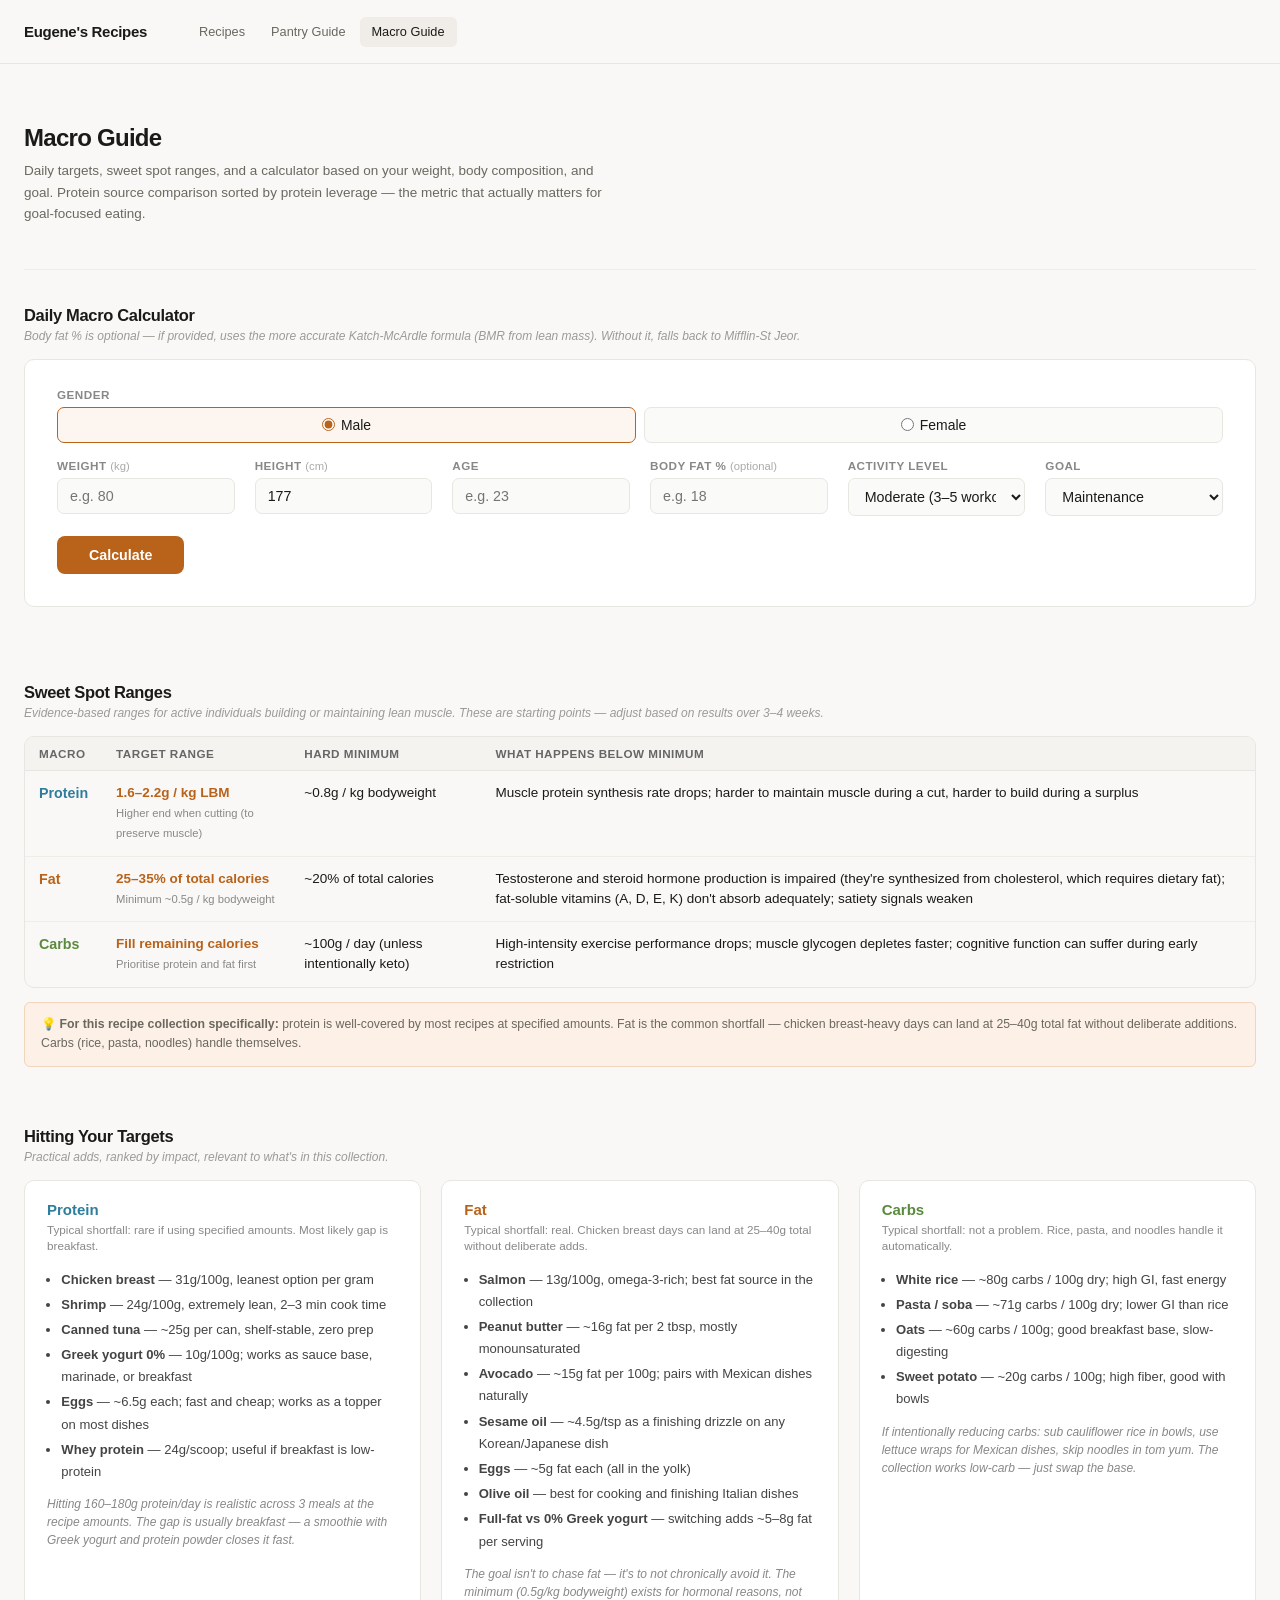
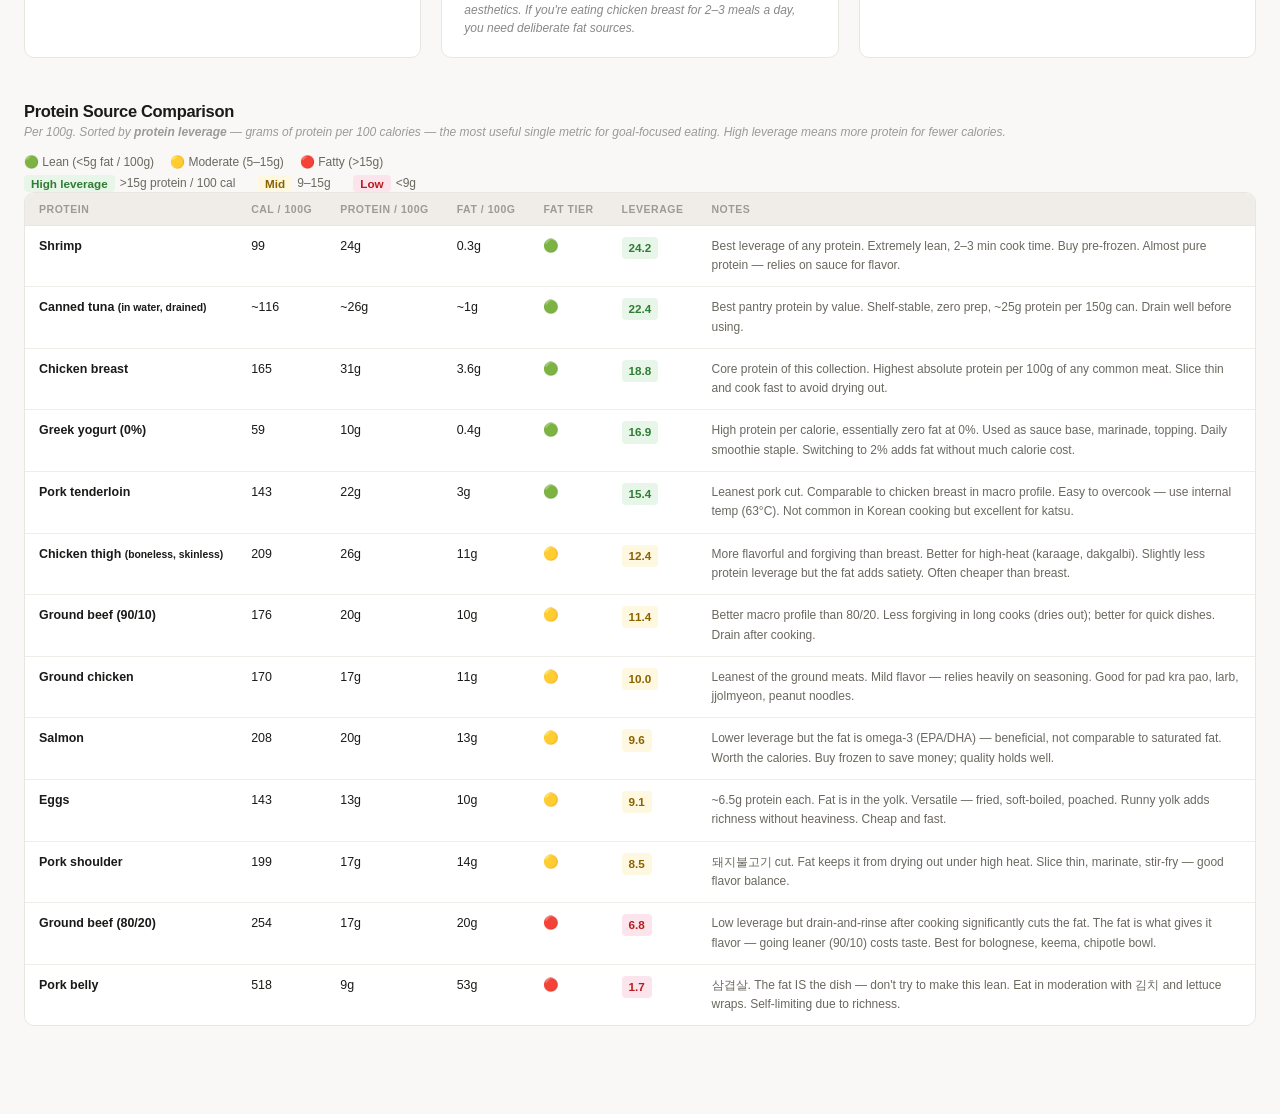
==== macros/index.html @ d86615d0 "Add peanut noodles, macro guide page, fat fixes (sesame oil to gochujang pasta, peanut butter to nut" ====
<!DOCTYPE html>
<html lang="en">
<head>
  <meta charset="UTF-8">
  <meta name="viewport" content="width=device-width, initial-scale=1.0">
  <title>Macro Guide — Eugene's Recipes</title>
  <link rel="stylesheet" href="../style.css">
  <style>
    /* ── Calculator ── */
    .calc-card {
      background: var(--card-bg, #fff);
      border: 1px solid var(--border, #e8e4de);
      border-radius: 10px;
      padding: 28px 32px 32px;
      margin-bottom: 32px;
    }
    .calc-grid {
      display: grid;
      grid-template-columns: repeat(auto-fit, minmax(160px, 1fr));
      gap: 16px 20px;
      margin-bottom: 20px;
    }
    .calc-field {
      display: flex;
      flex-direction: column;
      gap: 6px;
    }
    .calc-label {
      font-size: 0.78rem;
      font-weight: 600;
      text-transform: uppercase;
      letter-spacing: 0.04em;
      color: #888;
    }
    .calc-label .optional {
      font-weight: 400;
      text-transform: none;
      letter-spacing: 0;
      color: #aaa;
      font-size: 0.75rem;
    }
    .calc-input,
    .calc-select {
      padding: 9px 12px;
      border: 1.5px solid var(--border, #ddd);
      border-radius: 7px;
      font-size: 0.95rem;
      font-family: inherit;
      background: #fafaf9;
      color: inherit;
      transition: border-color 0.15s;
    }
    .calc-input:focus,
    .calc-select:focus {
      outline: none;
      border-color: var(--accent, #b8621a);
    }
    .calc-radio-group {
      display: flex;
      gap: 8px;
    }
    .calc-radio-group label {
      flex: 1;
      display: flex;
      align-items: center;
      justify-content: center;
      gap: 6px;
      padding: 9px 10px;
      border: 1.5px solid var(--border, #ddd);
      border-radius: 7px;
      font-size: 0.93rem;
      cursor: pointer;
      background: #fafaf9;
      transition: border-color 0.15s, background 0.15s;
    }
    .calc-radio-group input[type="radio"] {
      accent-color: var(--accent, #b8621a);
    }
    .calc-radio-group label:has(input:checked) {
      border-color: var(--accent, #b8621a);
      background: #fdf6f0;
    }
    .calc-btn {
      padding: 11px 32px;
      background: var(--accent, #b8621a);
      color: #fff;
      border: none;
      border-radius: 8px;
      font-size: 0.95rem;
      font-weight: 600;
      font-family: inherit;
      cursor: pointer;
      transition: opacity 0.15s;
    }
    .calc-btn:hover { opacity: 0.88; }
    .calc-error {
      display: none;
      margin-top: 8px;
      color: #c0392b;
      font-size: 0.87rem;
    }

    /* ── Results ── */
    .calc-results {
      display: none;
      margin-top: 28px;
      border-top: 1px solid var(--border, #e8e4de);
      padding-top: 24px;
    }
    .result-formula-note {
      font-size: 0.82rem;
      color: #888;
      margin-bottom: 16px;
    }
    .result-summary {
      display: grid;
      grid-template-columns: repeat(3, 1fr);
      gap: 12px;
      margin-bottom: 24px;
    }
    .result-summary-item {
      background: #f5f3f0;
      border-radius: 8px;
      padding: 12px 16px;
    }
    .result-summary-label {
      font-size: 0.75rem;
      font-weight: 600;
      text-transform: uppercase;
      letter-spacing: 0.04em;
      color: #888;
      margin-bottom: 4px;
    }
    .result-summary-value {
      font-size: 1.25rem;
      font-weight: 700;
      color: #2a2522;
    }
    .result-summary-value .unit {
      font-size: 0.78rem;
      font-weight: 400;
      color: #888;
      margin-left: 2px;
    }
    .result-summary-item--target .result-summary-value {
      color: var(--accent, #b8621a);
    }
    .macro-cards {
      display: grid;
      grid-template-columns: repeat(3, 1fr);
      gap: 14px;
      margin-bottom: 16px;
    }
    .macro-card {
      border: 2px solid var(--border, #e8e4de);
      border-top: 3px solid var(--accent, #b8621a);
      border-radius: 8px;
      padding: 16px;
      background: #fff;
    }
    .macro-card--protein { border-top-color: #2e7d9c; }
    .macro-card--fat     { border-top-color: #b8621a; }
    .macro-card--carbs   { border-top-color: #5a8a3e; }
    .macro-card-label {
      font-size: 0.72rem;
      font-weight: 700;
      text-transform: uppercase;
      letter-spacing: 0.06em;
      color: #888;
      margin-bottom: 8px;
    }
    .macro-card-value {
      font-size: 2rem;
      font-weight: 800;
      color: #2a2522;
      line-height: 1;
      margin-bottom: 2px;
    }
    .macro-card-value .g { font-size: 1rem; font-weight: 400; color: #888; }
    .macro-card-sub {
      font-size: 0.78rem;
      color: #888;
      line-height: 1.6;
      margin-top: 6px;
    }
    .macro-card-sub strong { color: #555; }
    .result-footnote {
      font-size: 0.80rem;
      color: #999;
      line-height: 1.6;
    }

    /* ── Ranges table ── */
    .ranges-table {
      width: 100%;
      border-collapse: collapse;
      font-size: 0.9rem;
    }
    .ranges-table th {
      text-align: left;
      padding: 10px 14px;
      background: #f5f3f0;
      font-size: 0.78rem;
      font-weight: 700;
      text-transform: uppercase;
      letter-spacing: 0.04em;
      color: #666;
      border-bottom: 1px solid var(--border, #e8e4de);
    }
    .ranges-table td {
      padding: 12px 14px;
      border-bottom: 1px solid #f0ece7;
      vertical-align: top;
      line-height: 1.5;
    }
    .ranges-table tr:last-child td { border-bottom: none; }
    .ranges-table .macro-name {
      font-weight: 700;
      font-size: 0.95rem;
    }
    .ranges-table .range-value {
      font-weight: 600;
      color: var(--accent, #b8621a);
    }

    /* ── Macro tips ── */
    .macro-tip-blocks {
      display: grid;
      grid-template-columns: repeat(auto-fit, minmax(220px, 1fr));
      gap: 20px;
    }
    .macro-tip-block {
      background: var(--card-bg, #fff);
      border: 1px solid var(--border, #e8e4de);
      border-radius: 10px;
      padding: 20px 22px;
    }
    .macro-tip-block h3 {
      font-size: 1rem;
      font-weight: 700;
      margin: 0 0 4px;
    }
    .macro-tip-block .tip-subtitle {
      font-size: 0.78rem;
      color: #888;
      margin-bottom: 14px;
      line-height: 1.4;
    }
    .macro-tip-block ul {
      margin: 0;
      padding-left: 1.1em;
      line-height: 1.7;
      font-size: 0.87rem;
      color: #444;
    }
    .macro-tip-block ul li { margin-bottom: 3px; }
    .macro-tip-block .tip-note {
      margin-top: 12px;
      font-size: 0.80rem;
      color: #888;
      line-height: 1.5;
      font-style: italic;
    }
    .macro-tip-block--protein h3 { color: #2e7d9c; }
    .macro-tip-block--fat     h3 { color: #b8621a; }
    .macro-tip-block--carbs   h3 { color: #5a8a3e; }

    /* ── Protein source table (macros-focused) ── */
    .leverage-badge {
      display: inline-block;
      padding: 2px 7px;
      border-radius: 4px;
      font-size: 0.78rem;
      font-weight: 600;
    }
    .leverage-badge--high   { background: #e8f5e9; color: #2e7d32; }
    .leverage-badge--mid    { background: #fff8e1; color: #8a6200; }
    .leverage-badge--low    { background: #fce4ec; color: #b71c1c; }

    @media (max-width: 680px) {
      .calc-grid { grid-template-columns: 1fr 1fr; }
      .result-summary { grid-template-columns: 1fr; }
      .macro-cards { grid-template-columns: 1fr; }
      .calc-card { padding: 20px 18px 24px; }
    }
    @media (max-width: 420px) {
      .calc-grid { grid-template-columns: 1fr; }
    }
  </style>
</head>
<body>

  <!-- HEADER -->
  <header class="site-header">
    <div class="header-inner">
      <div class="header-title">
        <h1>Eugene's Recipes</h1>
      </div>
      <nav class="site-nav">
        <a href="../" class="nav-link">Recipes</a>
        <a href="../pantry/" class="nav-link">Pantry Guide</a>
        <a href="./" class="nav-link nav-link--active">Macro Guide</a>
      </nav>
    </div>
  </header>

  <!-- MAIN -->
  <main class="main-content">

    <!-- HERO -->
    <div class="pantry-hero">
      <div class="pantry-hero-title">Macro Guide</div>
      <p class="pantry-hero-desc">
        Daily targets, sweet spot ranges, and a calculator based on your weight, body composition, and goal.
        Protein source comparison sorted by protein leverage — the metric that actually matters for goal-focused eating.
      </p>
    </div>

    <div class="pantry-sections">

      <!-- CALCULATOR -->
      <section>
        <div class="pantry-section-title">Daily Macro Calculator</div>
        <p class="pantry-section-note">
          Body fat % is optional — if provided, uses the more accurate Katch-McArdle formula (BMR from lean mass).
          Without it, falls back to Mifflin-St Jeor.
        </p>

        <div class="calc-card">
          <div class="calc-grid">

            <div class="calc-field" style="grid-column: 1 / -1;">
              <div class="calc-label">Gender</div>
              <div class="calc-radio-group">
                <label>
                  <input type="radio" name="gender" value="male" checked> Male
                </label>
                <label>
                  <input type="radio" name="gender" value="female"> Female
                </label>
              </div>
            </div>

            <div class="calc-field">
              <label class="calc-label" for="c-weight">Weight <span class="optional">(kg)</span></label>
              <input class="calc-input" type="number" id="c-weight" min="30" max="300" step="0.5" placeholder="e.g. 80">
            </div>

            <div class="calc-field">
              <label class="calc-label" for="c-height">Height <span class="optional">(cm)</span></label>
              <input class="calc-input" type="number" id="c-height" min="130" max="230" step="1" value="177">
            </div>

            <div class="calc-field">
              <label class="calc-label" for="c-age">Age</label>
              <input class="calc-input" type="number" id="c-age" min="15" max="100" step="1" placeholder="e.g. 23">
            </div>

            <div class="calc-field">
              <label class="calc-label" for="c-bf">Body Fat % <span class="optional">(optional)</span></label>
              <input class="calc-input" type="number" id="c-bf" min="2" max="60" step="0.5" placeholder="e.g. 18">
            </div>

            <div class="calc-field">
              <label class="calc-label" for="c-activity">Activity Level</label>
              <select class="calc-select" id="c-activity">
                <option value="1.2">Sedentary (desk job, minimal exercise)</option>
                <option value="1.375">Light (1–3 workouts/week)</option>
                <option value="1.55" selected>Moderate (3–5 workouts/week)</option>
                <option value="1.725">Very active (6–7 hard sessions/week)</option>
                <option value="1.9">Athlete (2× daily training)</option>
              </select>
            </div>

            <div class="calc-field">
              <label class="calc-label" for="c-goal">Goal</label>
              <select class="calc-select" id="c-goal">
                <option value="-500">Aggressive cut (−500 cal/day)</option>
                <option value="-300">Moderate cut (−300 cal/day)</option>
                <option value="0" selected>Maintenance</option>
                <option value="200">Lean bulk (+200 cal/day)</option>
                <option value="400">Bulk (+400 cal/day)</option>
              </select>
            </div>

          </div>

          <button class="calc-btn" onclick="calculate()">Calculate</button>
          <div class="calc-error" id="calcError">Please fill in weight, height, and age.</div>

          <!-- Results -->
          <div class="calc-results" id="calcResults">

            <div class="result-formula-note" id="formulaNote"></div>

            <div class="result-summary">
              <div class="result-summary-item">
                <div class="result-summary-label">BMR (at rest)</div>
                <div class="result-summary-value" id="rBMR">—<span class="unit">kcal</span></div>
              </div>
              <div class="result-summary-item">
                <div class="result-summary-label">TDEE (maintenance)</div>
                <div class="result-summary-value" id="rTDEE">—<span class="unit">kcal</span></div>
              </div>
              <div class="result-summary-item result-summary-item--target">
                <div class="result-summary-label" id="rGoalLabel">Target</div>
                <div class="result-summary-value" id="rTarget">—<span class="unit">kcal</span></div>
              </div>
            </div>

            <div class="macro-cards">
              <div class="macro-card macro-card--protein">
                <div class="macro-card-label">Protein</div>
                <div class="macro-card-value" id="rProtein">—<span class="g">g</span></div>
                <div class="macro-card-sub" id="rProteinSub"></div>
              </div>
              <div class="macro-card macro-card--fat">
                <div class="macro-card-label">Fat</div>
                <div class="macro-card-value" id="rFat">—<span class="g">g</span></div>
                <div class="macro-card-sub" id="rFatSub"></div>
              </div>
              <div class="macro-card macro-card--carbs">
                <div class="macro-card-label">Carbs</div>
                <div class="macro-card-value" id="rCarbs">—<span class="g">g</span></div>
                <div class="macro-card-sub" id="rCarbsSub"></div>
              </div>
            </div>

            <div class="result-footnote" id="rFootnote"></div>

          </div><!-- end calc-results -->
        </div><!-- end calc-card -->
      </section>

      <!-- SWEET SPOT RANGES -->
      <section>
        <div class="pantry-section-title">Sweet Spot Ranges</div>
        <p class="pantry-section-note">
          Evidence-based ranges for active individuals building or maintaining lean muscle.
          These are starting points — adjust based on results over 3–4 weeks.
        </p>
        <div class="pantry-table-wrap">
          <table class="ranges-table">
            <thead>
              <tr>
                <th>Macro</th>
                <th>Target range</th>
                <th>Hard minimum</th>
                <th>What happens below minimum</th>
              </tr>
            </thead>
            <tbody>
              <tr>
                <td><span class="macro-name" style="color:#2e7d9c">Protein</span></td>
                <td><span class="range-value">1.6–2.2g / kg LBM</span><br>
                    <small style="color:#888">Higher end when cutting (to preserve muscle)</small></td>
                <td>~0.8g / kg bodyweight</td>
                <td>Muscle protein synthesis rate drops; harder to maintain muscle during a cut, harder to build during a surplus</td>
              </tr>
              <tr>
                <td><span class="macro-name" style="color:#b8621a">Fat</span></td>
                <td><span class="range-value">25–35% of total calories</span><br>
                    <small style="color:#888">Minimum ~0.5g / kg bodyweight</small></td>
                <td>~20% of total calories</td>
                <td>Testosterone and steroid hormone production is impaired (they're synthesized from cholesterol, which requires dietary fat); fat-soluble vitamins (A, D, E, K) don't absorb adequately; satiety signals weaken</td>
              </tr>
              <tr>
                <td><span class="macro-name" style="color:#5a8a3e">Carbs</span></td>
                <td><span class="range-value">Fill remaining calories</span><br>
                    <small style="color:#888">Prioritise protein and fat first</small></td>
                <td>~100g / day (unless intentionally keto)</td>
                <td>High-intensity exercise performance drops; muscle glycogen depletes faster; cognitive function can suffer during early restriction</td>
              </tr>
            </tbody>
          </table>
        </div>
        <div class="pantry-callout" style="margin-top:14px">
          💡 <strong>For this recipe collection specifically:</strong> protein is well-covered by most recipes at specified amounts.
          Fat is the common shortfall — chicken breast-heavy days can land at 25–40g total fat without deliberate additions.
          Carbs (rice, pasta, noodles) handle themselves.
        </div>
      </section>

      <!-- HITTING YOUR TARGETS -->
      <section>
        <div class="pantry-section-title">Hitting Your Targets</div>
        <p class="pantry-section-note">Practical adds, ranked by impact, relevant to what's in this collection.</p>
        <div class="macro-tip-blocks">

          <div class="macro-tip-block macro-tip-block--protein">
            <h3>Protein</h3>
            <div class="tip-subtitle">Typical shortfall: rare if using specified amounts. Most likely gap is breakfast.</div>
            <ul>
              <li><strong>Chicken breast</strong> — 31g/100g, leanest option per gram</li>
              <li><strong>Shrimp</strong> — 24g/100g, extremely lean, 2–3 min cook time</li>
              <li><strong>Canned tuna</strong> — ~25g per can, shelf-stable, zero prep</li>
              <li><strong>Greek yogurt 0%</strong> — 10g/100g; works as sauce base, marinade, or breakfast</li>
              <li><strong>Eggs</strong> — ~6.5g each; fast and cheap; works as a topper on most dishes</li>
              <li><strong>Whey protein</strong> — 24g/scoop; useful if breakfast is low-protein</li>
            </ul>
            <div class="tip-note">Hitting 160–180g protein/day is realistic across 3 meals at the recipe amounts. The gap is usually breakfast — a smoothie with Greek yogurt and protein powder closes it fast.</div>
          </div>

          <div class="macro-tip-block macro-tip-block--fat">
            <h3>Fat</h3>
            <div class="tip-subtitle">Typical shortfall: real. Chicken breast days can land at 25–40g total without deliberate adds.</div>
            <ul>
              <li><strong>Salmon</strong> — 13g/100g, omega-3-rich; best fat source in the collection</li>
              <li><strong>Peanut butter</strong> — ~16g fat per 2 tbsp, mostly monounsaturated</li>
              <li><strong>Avocado</strong> — ~15g fat per 100g; pairs with Mexican dishes naturally</li>
              <li><strong>Sesame oil</strong> — ~4.5g/tsp as a finishing drizzle on any Korean/Japanese dish</li>
              <li><strong>Eggs</strong> — ~5g fat each (all in the yolk)</li>
              <li><strong>Olive oil</strong> — best for cooking and finishing Italian dishes</li>
              <li><strong>Full-fat vs 0% Greek yogurt</strong> — switching adds ~5–8g fat per serving</li>
            </ul>
            <div class="tip-note">The goal isn't to chase fat — it's to not chronically avoid it. The minimum (0.5g/kg bodyweight) exists for hormonal reasons, not aesthetics. If you're eating chicken breast for 2–3 meals a day, you need deliberate fat sources.</div>
          </div>

          <div class="macro-tip-block macro-tip-block--carbs">
            <h3>Carbs</h3>
            <div class="tip-subtitle">Typical shortfall: not a problem. Rice, pasta, and noodles handle it automatically.</div>
            <ul>
              <li><strong>White rice</strong> — ~80g carbs / 100g dry; high GI, fast energy</li>
              <li><strong>Pasta / soba</strong> — ~71g carbs / 100g dry; lower GI than rice</li>
              <li><strong>Oats</strong> — ~60g carbs / 100g; good breakfast base, slow-digesting</li>
              <li><strong>Sweet potato</strong> — ~20g carbs / 100g; high fiber, good with bowls</li>
            </ul>
            <div class="tip-note">If intentionally reducing carbs: sub cauliflower rice in bowls, use lettuce wraps for Mexican dishes, skip noodles in tom yum. The collection works low-carb — just swap the base.</div>
          </div>

        </div>
      </section>

      <!-- PROTEIN SOURCE COMPARISON -->
      <section>
        <div class="pantry-section-title">Protein Source Comparison</div>
        <p class="pantry-section-note">
          Per 100g. Sorted by <strong>protein leverage</strong> — grams of protein per 100 calories —
          the most useful single metric for goal-focused eating. High leverage means more protein for fewer calories.
        </p>
        <div class="pantry-legend">
          <span class="pantry-legend-item">🟢 Lean (&lt;5g fat / 100g)</span>
          <span class="pantry-legend-item">🟡 Moderate (5–15g)</span>
          <span class="pantry-legend-item">🔴 Fatty (&gt;15g)</span>
        </div>
        <div class="pantry-legend" style="margin-top:0.4rem">
          <span class="pantry-legend-item">
            <span class="leverage-badge leverage-badge--high">High leverage</span> &gt;15g protein / 100 cal &nbsp;
          </span>
          <span class="pantry-legend-item">
            <span class="leverage-badge leverage-badge--mid">Mid</span> 9–15g &nbsp;
          </span>
          <span class="pantry-legend-item">
            <span class="leverage-badge leverage-badge--low">Low</span> &lt;9g
          </span>
        </div>
        <div class="pantry-table-wrap">
          <table class="pantry-table">
            <thead>
              <tr>
                <th>Protein</th>
                <th>Cal / 100g</th>
                <th>Protein / 100g</th>
                <th>Fat / 100g</th>
                <th>Fat tier</th>
                <th>Leverage</th>
                <th>Notes</th>
              </tr>
            </thead>
            <tbody>
              <tr>
                <td><strong>Shrimp</strong></td>
                <td>99</td>
                <td>24g</td>
                <td>0.3g</td>
                <td>🟢</td>
                <td><span class="leverage-badge leverage-badge--high">24.2</span></td>
                <td><span class="note-text">Best leverage of any protein. Extremely lean, 2–3 min cook time. Buy pre-frozen. Almost pure protein — relies on sauce for flavor.</span></td>
              </tr>
              <tr>
                <td><strong>Canned tuna <small>(in water, drained)</small></strong></td>
                <td>~116</td>
                <td>~26g</td>
                <td>~1g</td>
                <td>🟢</td>
                <td><span class="leverage-badge leverage-badge--high">22.4</span></td>
                <td><span class="note-text">Best pantry protein by value. Shelf-stable, zero prep, ~25g protein per 150g can. Drain well before using.</span></td>
              </tr>
              <tr>
                <td><strong>Chicken breast</strong></td>
                <td>165</td>
                <td>31g</td>
                <td>3.6g</td>
                <td>🟢</td>
                <td><span class="leverage-badge leverage-badge--high">18.8</span></td>
                <td><span class="note-text">Core protein of this collection. Highest absolute protein per 100g of any common meat. Slice thin and cook fast to avoid drying out.</span></td>
              </tr>
              <tr>
                <td><strong>Greek yogurt (0%)</strong></td>
                <td>59</td>
                <td>10g</td>
                <td>0.4g</td>
                <td>🟢</td>
                <td><span class="leverage-badge leverage-badge--high">16.9</span></td>
                <td><span class="note-text">High protein per calorie, essentially zero fat at 0%. Used as sauce base, marinade, topping. Daily smoothie staple. Switching to 2% adds fat without much calorie cost.</span></td>
              </tr>
              <tr>
                <td><strong>Pork tenderloin</strong></td>
                <td>143</td>
                <td>22g</td>
                <td>3g</td>
                <td>🟢</td>
                <td><span class="leverage-badge leverage-badge--high">15.4</span></td>
                <td><span class="note-text">Leanest pork cut. Comparable to chicken breast in macro profile. Easy to overcook — use internal temp (63°C). Not common in Korean cooking but excellent for katsu.</span></td>
              </tr>
              <tr>
                <td><strong>Chicken thigh <small>(boneless, skinless)</small></strong></td>
                <td>209</td>
                <td>26g</td>
                <td>11g</td>
                <td>🟡</td>
                <td><span class="leverage-badge leverage-badge--mid">12.4</span></td>
                <td><span class="note-text">More flavorful and forgiving than breast. Better for high-heat (karaage, dakgalbi). Slightly less protein leverage but the fat adds satiety. Often cheaper than breast.</span></td>
              </tr>
              <tr>
                <td><strong>Ground beef (90/10)</strong></td>
                <td>176</td>
                <td>20g</td>
                <td>10g</td>
                <td>🟡</td>
                <td><span class="leverage-badge leverage-badge--mid">11.4</span></td>
                <td><span class="note-text">Better macro profile than 80/20. Less forgiving in long cooks (dries out); better for quick dishes. Drain after cooking.</span></td>
              </tr>
              <tr>
                <td><strong>Ground chicken</strong></td>
                <td>170</td>
                <td>17g</td>
                <td>11g</td>
                <td>🟡</td>
                <td><span class="leverage-badge leverage-badge--mid">10.0</span></td>
                <td><span class="note-text">Leanest of the ground meats. Mild flavor — relies heavily on seasoning. Good for pad kra pao, larb, jjolmyeon, peanut noodles.</span></td>
              </tr>
              <tr>
                <td><strong>Salmon</strong></td>
                <td>208</td>
                <td>20g</td>
                <td>13g</td>
                <td>🟡</td>
                <td><span class="leverage-badge leverage-badge--mid">9.6</span></td>
                <td><span class="note-text">Lower leverage but the fat is omega-3 (EPA/DHA) — beneficial, not comparable to saturated fat. Worth the calories. Buy frozen to save money; quality holds well.</span></td>
              </tr>
              <tr>
                <td><strong>Eggs</strong></td>
                <td>143</td>
                <td>13g</td>
                <td>10g</td>
                <td>🟡</td>
                <td><span class="leverage-badge leverage-badge--mid">9.1</span></td>
                <td><span class="note-text">~6.5g protein each. Fat is in the yolk. Versatile — fried, soft-boiled, poached. Runny yolk adds richness without heaviness. Cheap and fast.</span></td>
              </tr>
              <tr>
                <td><strong>Pork shoulder</strong></td>
                <td>199</td>
                <td>17g</td>
                <td>14g</td>
                <td>🟡</td>
                <td><span class="leverage-badge leverage-badge--mid">8.5</span></td>
                <td><span class="note-text">돼지불고기 cut. Fat keeps it from drying out under high heat. Slice thin, marinate, stir-fry — good flavor balance.</span></td>
              </tr>
              <tr>
                <td><strong>Ground beef (80/20)</strong></td>
                <td>254</td>
                <td>17g</td>
                <td>20g</td>
                <td>🔴</td>
                <td><span class="leverage-badge leverage-badge--low">6.8</span></td>
                <td><span class="note-text">Low leverage but drain-and-rinse after cooking significantly cuts the fat. The fat is what gives it flavor — going leaner (90/10) costs taste. Best for bolognese, keema, chipotle bowl.</span></td>
              </tr>
              <tr>
                <td><strong>Pork belly</strong></td>
                <td>518</td>
                <td>9g</td>
                <td>53g</td>
                <td>🔴</td>
                <td><span class="leverage-badge leverage-badge--low">1.7</span></td>
                <td><span class="note-text">삼겹살. The fat IS the dish — don't try to make this lean. Eat in moderation with 김치 and lettuce wraps. Self-limiting due to richness.</span></td>
              </tr>
            </tbody>
          </table>
        </div>
      </section>

    </div><!-- end pantry-sections -->
  </main>

  <script>
    function calculate() {
      const errorEl = document.getElementById('calcError');
      const resultsEl = document.getElementById('calcResults');
      errorEl.style.display = 'none';

      const gender   = document.querySelector('input[name="gender"]:checked').value;
      const weight   = parseFloat(document.getElementById('c-weight').value);
      const height   = parseFloat(document.getElementById('c-height').value);
      const age      = parseFloat(document.getElementById('c-age').value);
      const bfRaw    = document.getElementById('c-bf').value;
      const bf       = bfRaw !== '' ? parseFloat(bfRaw) : NaN;
      const activity = parseFloat(document.getElementById('c-activity').value);
      const goalAdj  = parseInt(document.getElementById('c-goal').value);

      if (!weight || !height || !age || isNaN(weight) || isNaN(height) || isNaN(age)) {
        errorEl.style.display = 'block';
        resultsEl.style.display = 'none';
        return;
      }

      let bmr, lbm = null, formulaUsed;

      if (!isNaN(bf) && bf > 0 && bf < 70) {
        // Katch-McArdle — more accurate when BF% is known
        lbm = weight * (1 - bf / 100);
        bmr = 370 + (21.6 * lbm);
        formulaUsed = `Katch-McArdle (body fat provided) — LBM: <strong>${lbm.toFixed(1)} kg</strong>`;
      } else {
        // Mifflin-St Jeor
        if (gender === 'male') {
          bmr = (10 * weight) + (6.25 * height) - (5 * age) + 5;
        } else {
          bmr = (10 * weight) + (6.25 * height) - (5 * age) - 161;
        }
        formulaUsed = 'Mifflin-St Jeor (add body fat % for more accuracy)';
      }

      const tdee = Math.round(bmr * activity);
      const targetCal = tdee + goalAdj;
      const bmrRounded = Math.round(bmr);

      // Protein target — based on LBM if available, else bodyweight
      // Higher multiplier when cutting to preserve muscle
      const refWeight = lbm || weight;
      let proteinMult;
      if (goalAdj <= -300)      proteinMult = 2.2;
      else if (goalAdj < 0)     proteinMult = 2.0;
      else if (goalAdj === 0)   proteinMult = 1.8;
      else                      proteinMult = 1.7;

      const protein    = Math.round(proteinMult * refWeight);
      const proteinCal = protein * 4;

      // Fat target — 27.5% of target calories; minimum 0.5g/kg bodyweight
      const fatFromPct = Math.round((targetCal * 0.275) / 9);
      const fatMin     = Math.round(weight * 0.5);
      const fat        = Math.max(fatFromPct, fatMin);
      const fatCal     = fat * 9;

      // Carbs — remainder
      const carbCal = targetCal - proteinCal - fatCal;
      const carbs   = Math.max(0, Math.round(carbCal / 4));

      // Goal label
      const goalLabels = {
        '-500': 'Aggressive cut (−500 cal)',
        '-300': 'Moderate cut (−300 cal)',
        '0':    'Maintenance',
        '200':  'Lean bulk (+200 cal)',
        '400':  'Bulk (+400 cal)'
      };
      const goalLabel = goalLabels[String(goalAdj)] || 'Target';

      // Per-meal (assume 3 meals)
      const pProtein = Math.round(protein / 3);
      const pFat     = Math.round(fat     / 3);
      const pCarbs   = Math.round(carbs   / 3);

      // Percentages
      const pctProtein = Math.round((proteinCal / targetCal) * 100);
      const pctFat     = Math.round((fatCal     / targetCal) * 100);
      const pctCarbs   = Math.round((carbCal    / targetCal) * 100);

      // Write results
      document.getElementById('formulaNote').innerHTML = 'Formula: ' + formulaUsed;

      document.getElementById('rBMR').innerHTML   = bmrRounded.toLocaleString() + '<span class="unit"> kcal</span>';
      document.getElementById('rTDEE').innerHTML  = tdee.toLocaleString()       + '<span class="unit"> kcal</span>';
      document.getElementById('rTarget').innerHTML = targetCal.toLocaleString() + '<span class="unit"> kcal</span>';
      document.getElementById('rGoalLabel').textContent = goalLabel;

      document.getElementById('rProtein').innerHTML = protein + '<span class="g">g</span>';
      document.getElementById('rProteinSub').innerHTML =
        `<strong>${pctProtein}%</strong> of calories<br>~${pProtein}g per meal<br>` +
        (lbm ? `${proteinMult}g × ${lbm.toFixed(1)}kg LBM` : `${proteinMult}g × ${weight}kg bodyweight`);

      document.getElementById('rFat').innerHTML = fat + '<span class="g">g</span>';
      document.getElementById('rFatSub').innerHTML =
        `<strong>${pctFat}%</strong> of calories<br>~${pFat}g per meal<br>` +
        (fatFromPct < fatMin ? `<em style="color:#b8621a">Floored to 0.5g/kg minimum</em>` : '27.5% of target calories');

      document.getElementById('rCarbs').innerHTML = carbs + '<span class="g">g</span>';
      document.getElementById('rCarbsSub').innerHTML =
        `<strong>${pctCarbs}%</strong> of calories<br>~${pCarbs}g per meal`;

      let footnote = '';
      if (carbs < 100) {
        footnote += '⚠️ Carbs are below 100g/day — performance may drop on high-intensity training. Consider increasing target calories or reducing the deficit. ';
      }
      if (pctFat < 20) {
        footnote += '⚠️ Fat is below 20% of calories — approaching the threshold where hormonal effects may appear. ';
      }
      footnote += '<br>These are starting-point estimates. Adjust based on how you feel and look over 3–4 weeks — bodyweight trends and energy levels are better signals than exact numbers.';
      document.getElementById('rFootnote').innerHTML = footnote;

      resultsEl.style.display = 'block';
    }
  </script>

</body>
</html>
---- style.css ----
/* ============================================================
   RESET & VARIABLES
   ============================================================ */

*, *::before, *::after {
  box-sizing: border-box;
  margin: 0;
  padding: 0;
}

:root {
  --bg: #f9f8f6;
  --surface: #ffffff;
  --border: #e8e6e1;
  --border-light: #f0ede8;
  --text: #1a1a18;
  --text-secondary: #6b6860;
  --text-muted: #9c9a96;
  --accent: #b8621a;
  --accent-light: #fdf0e6;
  --accent-hover: #a0551500;
  --pill-active-bg: #1a1a18;
  --pill-active-text: #ffffff;
  --tag-bg: #f0ede8;
  --shadow-sm: 0 1px 3px rgba(0,0,0,0.06), 0 1px 2px rgba(0,0,0,0.04);
  --shadow-md: 0 4px 12px rgba(0,0,0,0.08), 0 2px 4px rgba(0,0,0,0.04);
  --shadow-lg: 0 12px 32px rgba(0,0,0,0.12), 0 4px 8px rgba(0,0,0,0.06);
  --radius: 10px;
  --radius-sm: 6px;
  --drawer-width: 580px;
  --header-height: 64px;
  --filter-height: 52px;
  --font: -apple-system, BlinkMacSystemFont, "Segoe UI", Roboto, Helvetica, Arial, sans-serif;
}

html {
  font-family: var(--font);
  font-size: 15px;
  color: var(--text);
  background: var(--bg);
  -webkit-font-smoothing: antialiased;
}

body {
  min-height: 100vh;
}

/* ============================================================
   HEADER
   ============================================================ */

.site-header {
  position: sticky;
  top: 0;
  z-index: 100;
  background: rgba(249, 248, 246, 0.92);
  backdrop-filter: blur(12px);
  -webkit-backdrop-filter: blur(12px);
  border-bottom: 1px solid var(--border);
  height: var(--header-height);
}

.header-inner {
  max-width: 1400px;
  margin: 0 auto;
  padding: 0 24px;
  height: 100%;
  display: flex;
  align-items: center;
  gap: 20px;
}

.header-title {
  flex-shrink: 0;
}

.header-title h1 {
  font-size: 1rem;
  font-weight: 600;
  letter-spacing: -0.02em;
  color: var(--text);
}

/* NAV */

.site-nav {
  display: flex;
  align-items: center;
  gap: 2px;
  margin-left: 20px;
}

.nav-link {
  height: 30px;
  padding: 0 12px;
  border-radius: 6px;
  font-size: 0.85rem;
  font-weight: 500;
  color: var(--text-secondary);
  text-decoration: none;
  display: flex;
  align-items: center;
  transition: color 0.15s, background 0.15s;
}

.nav-link:hover {
  color: var(--text);
  background: var(--border-light);
}

.nav-link--active {
  color: var(--text);
  background: var(--tag-bg);
}

.recipe-count {
  font-size: 0.8rem;
  color: var(--text-muted);
  font-weight: 400;
  margin-left: 4px;
}

.search-wrap {
  position: relative;
  flex: 1;
  max-width: 420px;
  margin-left: auto;
}

.search-icon {
  position: absolute;
  left: 11px;
  top: 50%;
  transform: translateY(-50%);
  width: 16px;
  height: 16px;
  color: var(--text-muted);
  pointer-events: none;
}

.search-input {
  width: 100%;
  height: 36px;
  padding: 0 32px 0 34px;
  border: 1px solid var(--border);
  border-radius: 8px;
  background: var(--surface);
  font-family: var(--font);
  font-size: 0.875rem;
  color: var(--text);
  outline: none;
  transition: border-color 0.15s, box-shadow 0.15s;
}

.search-input::placeholder { color: var(--text-muted); }

.search-input:focus {
  border-color: #aaa;
  box-shadow: 0 0 0 3px rgba(0,0,0,0.06);
}

.search-clear {
  position: absolute;
  right: 8px;
  top: 50%;
  transform: translateY(-50%);
  width: 18px;
  height: 18px;
  border: none;
  background: none;
  color: var(--text-muted);
  font-size: 1.1rem;
  line-height: 1;
  cursor: pointer;
  display: none;
  align-items: center;
  justify-content: center;
  border-radius: 50%;
  transition: color 0.15s;
}

.search-clear:hover { color: var(--text); }
.search-clear.visible { display: flex; }

/* ============================================================
   FILTERS BAR
   ============================================================ */

.filters-bar {
  position: sticky;
  top: var(--header-height);
  z-index: 90;
  background: rgba(249, 248, 246, 0.95);
  backdrop-filter: blur(8px);
  -webkit-backdrop-filter: blur(8px);
  border-bottom: 1px solid var(--border-light);
}

.filters-inner {
  max-width: 1400px;
  margin: 0 auto;
  padding: 10px 24px 12px;
  display: flex;
  flex-direction: column;
  gap: 8px;
}

.filter-group {
  display: flex;
  align-items: center;
  gap: 10px;
}

.filter-label {
  font-size: 0.75rem;
  font-weight: 500;
  color: var(--text-muted);
  text-transform: uppercase;
  letter-spacing: 0.05em;
  flex-shrink: 0;
  min-width: 74px;
}

.filter-pills {
  display: flex;
  gap: 5px;
  flex-wrap: wrap;
}

.pill {
  height: 28px;
  padding: 0 11px;
  border: 1px solid var(--border);
  border-radius: 100px;
  background: var(--surface);
  font-family: var(--font);
  font-size: 0.8rem;
  color: var(--text-secondary);
  cursor: pointer;
  transition: all 0.15s;
  white-space: nowrap;
  line-height: 1;
}

.pill:hover {
  border-color: #aaa;
  color: var(--text);
}

.pill.active {
  background: var(--pill-active-bg);
  border-color: var(--pill-active-bg);
  color: var(--pill-active-text);
}

.clear-filters {
  align-self: flex-end;
  height: 28px;
  padding: 0 11px;
  border: none;
  background: none;
  font-family: var(--font);
  font-size: 0.8rem;
  color: var(--text-muted);
  cursor: pointer;
  border-radius: 6px;
  transition: color 0.15s, background 0.15s;
  display: none;
}

.clear-filters:hover {
  color: var(--text);
  background: var(--border-light);
}

.clear-filters.visible { display: block; }

/* ============================================================
   MAIN LAYOUT
   ============================================================ */

.main-content {
  max-width: 1400px;
  margin: 0 auto;
  padding: 28px 24px;
  position: relative;
}

/* ============================================================
   RECIPE GRID
   ============================================================ */

.recipe-grid {
  display: grid;
  grid-template-columns: repeat(auto-fill, minmax(260px, 1fr));
  gap: 16px;
}

/* ============================================================
   RECIPE CARD
   ============================================================ */

.recipe-card {
  background: var(--surface);
  border: 1px solid var(--border);
  border-radius: var(--radius);
  padding: 18px 20px;
  cursor: pointer;
  transition: transform 0.15s, box-shadow 0.15s, border-color 0.15s;
  position: relative;
  overflow: hidden;
}

.recipe-card:hover {
  transform: translateY(-2px);
  box-shadow: var(--shadow-md);
  border-color: #d0cdc8;
}

.recipe-card:active {
  transform: translateY(0);
}

.card-cuisine {
  font-size: 0.7rem;
  font-weight: 600;
  text-transform: uppercase;
  letter-spacing: 0.06em;
  color: var(--accent);
  margin-bottom: 6px;
}

.card-name {
  font-size: 0.975rem;
  font-weight: 600;
  line-height: 1.35;
  color: var(--text);
  margin-bottom: 10px;
  letter-spacing: -0.01em;
}

.card-meta {
  display: flex;
  align-items: center;
  gap: 10px;
  font-size: 0.78rem;
  color: var(--text-secondary);
}

.card-meta-item {
  display: flex;
  align-items: center;
  gap: 4px;
}

.card-divider {
  width: 3px;
  height: 3px;
  border-radius: 50%;
  background: var(--border);
  flex-shrink: 0;
}

.card-tags {
  margin-top: 12px;
  display: flex;
  flex-wrap: wrap;
  gap: 5px;
}

.card-tag {
  height: 20px;
  padding: 0 7px;
  background: var(--tag-bg);
  border-radius: 100px;
  font-size: 0.7rem;
  color: var(--text-secondary);
  display: flex;
  align-items: center;
}

.card-protein {
  margin-top: 10px;
  font-size: 0.76rem;
  color: var(--text-muted);
}

.card-protein strong {
  color: var(--text-secondary);
  font-weight: 500;
}

.card-attempted {
  position: absolute;
  top: 14px;
  right: 14px;
  width: 7px;
  height: 7px;
  border-radius: 50%;
  background: var(--accent);
  opacity: 0.7;
  title: "Attempted";
}

/* ============================================================
   EMPTY STATE
   ============================================================ */

.empty-state {
  text-align: center;
  padding: 80px 24px;
  color: var(--text-secondary);
}

.empty-state p {
  margin-bottom: 16px;
  font-size: 0.95rem;
}

.empty-state button {
  padding: 8px 18px;
  border: 1px solid var(--border);
  border-radius: 8px;
  background: var(--surface);
  font-family: var(--font);
  font-size: 0.85rem;
  cursor: pointer;
  color: var(--text);
  transition: background 0.15s;
}

.empty-state button:hover { background: var(--bg); }

/* ============================================================
   DETAIL DRAWER
   ============================================================ */

.overlay {
  position: fixed;
  inset: 0;
  background: rgba(0,0,0,0.3);
  z-index: 200;
  opacity: 0;
  pointer-events: none;
  transition: opacity 0.25s;
}

.overlay.visible {
  opacity: 1;
  pointer-events: all;
}

.detail-drawer {
  position: fixed;
  top: 0;
  right: 0;
  bottom: 0;
  width: var(--drawer-width);
  max-width: 100vw;
  background: var(--surface);
  z-index: 300;
  transform: translateX(100%);
  transition: transform 0.28s cubic-bezier(0.32, 0, 0.24, 1);
  display: flex;
  flex-direction: column;
  box-shadow: var(--shadow-lg);
}

.detail-drawer.open {
  transform: translateX(0);
}

.detail-header {
  padding: 16px 24px;
  border-bottom: 1px solid var(--border-light);
  flex-shrink: 0;
}

.back-btn {
  display: flex;
  align-items: center;
  gap: 6px;
  border: none;
  background: none;
  font-family: var(--font);
  font-size: 0.85rem;
  color: var(--text-secondary);
  cursor: pointer;
  padding: 4px 0;
  transition: color 0.15s;
}

.back-btn:hover { color: var(--text); }

.back-btn svg {
  width: 16px;
  height: 16px;
}

.detail-content {
  flex: 1;
  overflow-y: auto;
  padding: 28px 32px 48px;
  scroll-behavior: smooth;
}

/* DETAIL RECIPE LAYOUT */

.detail-cuisine {
  font-size: 0.7rem;
  font-weight: 600;
  text-transform: uppercase;
  letter-spacing: 0.06em;
  color: var(--accent);
  margin-bottom: 8px;
}

.detail-title {
  font-size: 1.5rem;
  font-weight: 700;
  letter-spacing: -0.03em;
  line-height: 1.2;
  margin-bottom: 12px;
}

.detail-meta {
  display: flex;
  flex-wrap: wrap;
  gap: 12px;
  margin-bottom: 16px;
  font-size: 0.82rem;
  color: var(--text-secondary);
}

.detail-meta-item {
  display: flex;
  align-items: center;
  gap: 5px;
}

.detail-methods {
  display: flex;
  flex-wrap: wrap;
  gap: 5px;
  margin-bottom: 18px;
}

.method-tag {
  height: 22px;
  padding: 0 9px;
  background: var(--tag-bg);
  border-radius: 100px;
  font-size: 0.73rem;
  color: var(--text-secondary);
  display: flex;
  align-items: center;
  text-transform: capitalize;
}

.detail-description {
  font-size: 0.9rem;
  line-height: 1.65;
  color: var(--text-secondary);
  padding-bottom: 24px;
  border-bottom: 1px solid var(--border-light);
  margin-bottom: 28px;
}

.detail-section {
  margin-bottom: 32px;
}

.detail-section-title {
  font-size: 0.7rem;
  font-weight: 600;
  text-transform: uppercase;
  letter-spacing: 0.07em;
  color: var(--text-muted);
  margin-bottom: 16px;
}

/* INGREDIENT GROUPS */

.ingredient-group {
  margin-bottom: 20px;
}

.group-header {
  display: flex;
  align-items: baseline;
  gap: 8px;
  margin-bottom: 10px;
}

.group-emoji {
  font-size: 1rem;
}

.group-label {
  font-size: 0.85rem;
  font-weight: 600;
  color: var(--text);
}

.group-action {
  font-size: 0.78rem;
  color: var(--text-muted);
  font-style: italic;
}

.ingredient-list {
  list-style: none;
  display: flex;
  flex-direction: column;
  gap: 6px;
}

.ingredient-item {
  font-size: 0.85rem;
  line-height: 1.5;
  padding-left: 12px;
  border-left: 2px solid var(--border-light);
  color: var(--text);
}

.ingredient-amount {
  font-weight: 500;
  margin-right: 4px;
}

.ingredient-note {
  color: var(--text-muted);
  font-size: 0.8rem;
}

.ingredient-alternatives {
  list-style: none;
  margin-top: 4px;
  display: flex;
  flex-direction: column;
  gap: 4px;
  padding-left: 12px;
}

.alt-item {
  font-size: 0.8rem;
  color: var(--text-secondary);
  line-height: 1.4;
}

.alt-prefix {
  font-weight: 500;
  color: var(--accent);
  font-style: italic;
}

/* INSTRUCTIONS */

.instructions-list {
  list-style: none;
  counter-reset: step;
  display: flex;
  flex-direction: column;
  gap: 14px;
}

.instruction-step {
  display: flex;
  gap: 14px;
  font-size: 0.875rem;
  line-height: 1.6;
  counter-increment: step;
}

.instruction-step::before {
  content: counter(step);
  flex-shrink: 0;
  width: 22px;
  height: 22px;
  border-radius: 50%;
  background: var(--tag-bg);
  color: var(--text-secondary);
  font-size: 0.72rem;
  font-weight: 600;
  display: flex;
  align-items: center;
  justify-content: center;
  margin-top: 2px;
}

.instruction-section {
  margin-bottom: 18px;
}

.instruction-section-title {
  font-size: 0.82rem;
  font-weight: 600;
  color: var(--text);
  margin-bottom: 10px;
  padding: 5px 10px;
  background: var(--tag-bg);
  border-radius: var(--radius-sm);
  display: inline-block;
}

.instruction-section .instructions-list {
  padding-left: 4px;
}

/* PROTEIN */

.protein-box {
  background: var(--accent-light);
  border: 1px solid #f0d5bb;
  border-radius: var(--radius-sm);
  padding: 14px 16px;
  font-size: 0.85rem;
  line-height: 1.5;
  color: var(--text);
}

.protein-grams {
  font-size: 1.2rem;
  font-weight: 700;
  color: var(--accent);
  margin-right: 4px;
}

/* TIPS */

.tips-list {
  list-style: none;
  display: flex;
  flex-direction: column;
  gap: 12px;
}

.tip-item {
  font-size: 0.85rem;
  line-height: 1.6;
  padding-left: 14px;
  border-left: 2px solid var(--border);
  color: var(--text-secondary);
}

.tip-keyword {
  font-weight: 600;
  color: var(--text);
}

/* SERVINGS STEPPER */

.servings-stepper {
  display: flex;
  align-items: center;
  gap: 5px;
}

.servings-btn {
  width: 20px;
  height: 20px;
  border: 1px solid var(--border);
  border-radius: 50%;
  background: var(--surface);
  color: var(--text);
  font-size: 0.85rem;
  line-height: 1;
  cursor: pointer;
  display: flex;
  align-items: center;
  justify-content: center;
  transition: background 0.12s, border-color 0.12s;
  font-family: var(--font);
  padding: 0;
  flex-shrink: 0;
}

.servings-btn:hover:not(:disabled) {
  background: var(--border-light);
  border-color: #aaa;
}

.servings-btn:disabled {
  opacity: 0.3;
  cursor: not-allowed;
}

#servingsCount {
  font-weight: 600;
  color: var(--text);
  min-width: 14px;
  text-align: center;
}

/* MACROS */

.macros-section {
  margin-bottom: 28px;
}

.macros-per-serving {
  font-size: 0.72rem;
  font-weight: 400;
  color: var(--text-muted);
  margin-left: 6px;
  text-transform: none;
  letter-spacing: 0;
}

.macros-grid {
  display: flex;
  border: 1px solid var(--border);
  border-radius: var(--radius-sm);
  overflow: hidden;
  background: var(--surface);
}

.macro-item {
  flex: 1;
  display: flex;
  flex-direction: column;
  align-items: center;
  padding: 13px 6px 11px;
  border-right: 1px solid var(--border);
}

.macro-item:last-child {
  border-right: none;
}

.macro-value {
  font-size: 1.05rem;
  font-weight: 700;
  color: var(--text);
  line-height: 1;
  margin-bottom: 5px;
}

.macro-label {
  font-size: 0.65rem;
  font-weight: 500;
  color: var(--text-muted);
  text-transform: uppercase;
  letter-spacing: 0.06em;
}

.protein-breakdown {
  margin-top: 8px;
  font-size: 0.72rem;
  color: var(--text-muted);
  line-height: 1.4;
}

/* FIRST ATTEMPT NOTES */

.attempt-notes {
  background: var(--bg);
  border: 1px solid var(--border);
  border-radius: var(--radius-sm);
  padding: 16px 18px;
}

.attempt-date {
  font-size: 0.75rem;
  color: var(--text-muted);
  margin-bottom: 10px;
  font-weight: 500;
}

.attempt-list {
  list-style: none;
  display: flex;
  flex-direction: column;
  gap: 8px;
}

.attempt-item {
  font-size: 0.83rem;
  line-height: 1.55;
  color: var(--text-secondary);
  padding-left: 12px;
  border-left: 2px solid var(--border);
}

/* ============================================================
   PANTRY PAGE
   ============================================================ */

.pantry-hero {
  padding: 32px 0 28px;
  border-bottom: 1px solid var(--border-light);
  margin-bottom: 36px;
}

.pantry-hero-title {
  font-size: 1.6rem;
  font-weight: 700;
  letter-spacing: -0.03em;
  margin-bottom: 8px;
}

.pantry-hero-desc {
  font-size: 0.9rem;
  color: var(--text-secondary);
  line-height: 1.6;
  max-width: 600px;
  margin-bottom: 16px;
}

.pantry-legend {
  display: flex;
  align-items: center;
  gap: 16px;
  flex-wrap: wrap;
}

.pantry-legend-item {
  font-size: 0.8rem;
  color: var(--text-secondary);
  display: flex;
  align-items: center;
  gap: 5px;
}

.pantry-sections {
  display: flex;
  flex-direction: column;
  gap: 44px;
  padding-bottom: 60px;
}

.pantry-section-title {
  font-size: 1.1rem;
  font-weight: 700;
  letter-spacing: -0.02em;
  color: var(--text);
  margin-bottom: 4px;
}

.pantry-section-note {
  font-size: 0.8rem;
  color: var(--text-muted);
  margin-bottom: 16px;
  font-style: italic;
}

.pantry-subsection {
  margin-bottom: 28px;
}

.pantry-subsection-title {
  font-size: 0.72rem;
  font-weight: 600;
  text-transform: uppercase;
  letter-spacing: 0.06em;
  color: var(--accent);
  margin-bottom: 12px;
  margin-top: 24px;
}

.pantry-table-wrap {
  overflow-x: auto;
  border-radius: var(--radius);
  border: 1px solid var(--border);
}

.pantry-table {
  width: 100%;
  border-collapse: collapse;
  font-size: 0.83rem;
  background: var(--surface);
}

.pantry-table thead th {
  background: var(--tag-bg);
  color: var(--text-muted);
  font-size: 0.7rem;
  font-weight: 600;
  text-transform: uppercase;
  letter-spacing: 0.05em;
  padding: 10px 14px;
  text-align: left;
  border-bottom: 1px solid var(--border);
  white-space: nowrap;
}

.pantry-table tbody tr {
  border-bottom: 1px solid var(--border-light);
  transition: background 0.1s;
}

.pantry-table tbody tr:last-child {
  border-bottom: none;
}

.pantry-table tbody tr:hover {
  background: var(--bg);
}

.pantry-table td {
  padding: 11px 14px;
  vertical-align: top;
  line-height: 1.55;
  color: var(--text);
}

.pantry-table td:first-child {
  font-weight: 500;
  white-space: nowrap;
  color: var(--text);
  min-width: 160px;
}

.pantry-table td .note-text {
  color: var(--text-secondary);
  font-size: 0.8rem;
}

.pantry-table td em {
  color: var(--text-muted);
  font-style: italic;
}

.pantry-table .shelf-long { color: #2d7a3a; font-size: 0.78rem; }
.pantry-table .shelf-med  { color: #a07c00; font-size: 0.78rem; }
.pantry-table .shelf-short { color: #c0392b; font-size: 0.78rem; }

.pantry-callout {
  background: var(--accent-light);
  border: 1px solid #f0d5bb;
  border-radius: var(--radius-sm);
  padding: 12px 16px;
  font-size: 0.82rem;
  line-height: 1.6;
  color: var(--text-secondary);
  margin-bottom: 16px;
}

/* ============================================================
   RESPONSIVE
   ============================================================ */

@media (max-width: 768px) {
  .header-inner {
    padding: 0 16px;
    gap: 12px;
  }

  .header-title h1 { font-size: 1rem; }

  .search-wrap {
    max-width: 100%;
  }

  .recipe-count { display: none; }

  .filters-inner {
    padding: 10px 16px;
  }

  .main-content {
    padding: 20px 16px;
  }

  .recipe-grid {
    grid-template-columns: repeat(auto-fill, minmax(200px, 1fr));
    gap: 12px;
  }

  .detail-drawer {
    width: 100%;
  }

  .detail-content {
    padding: 20px 20px 40px;
  }
}
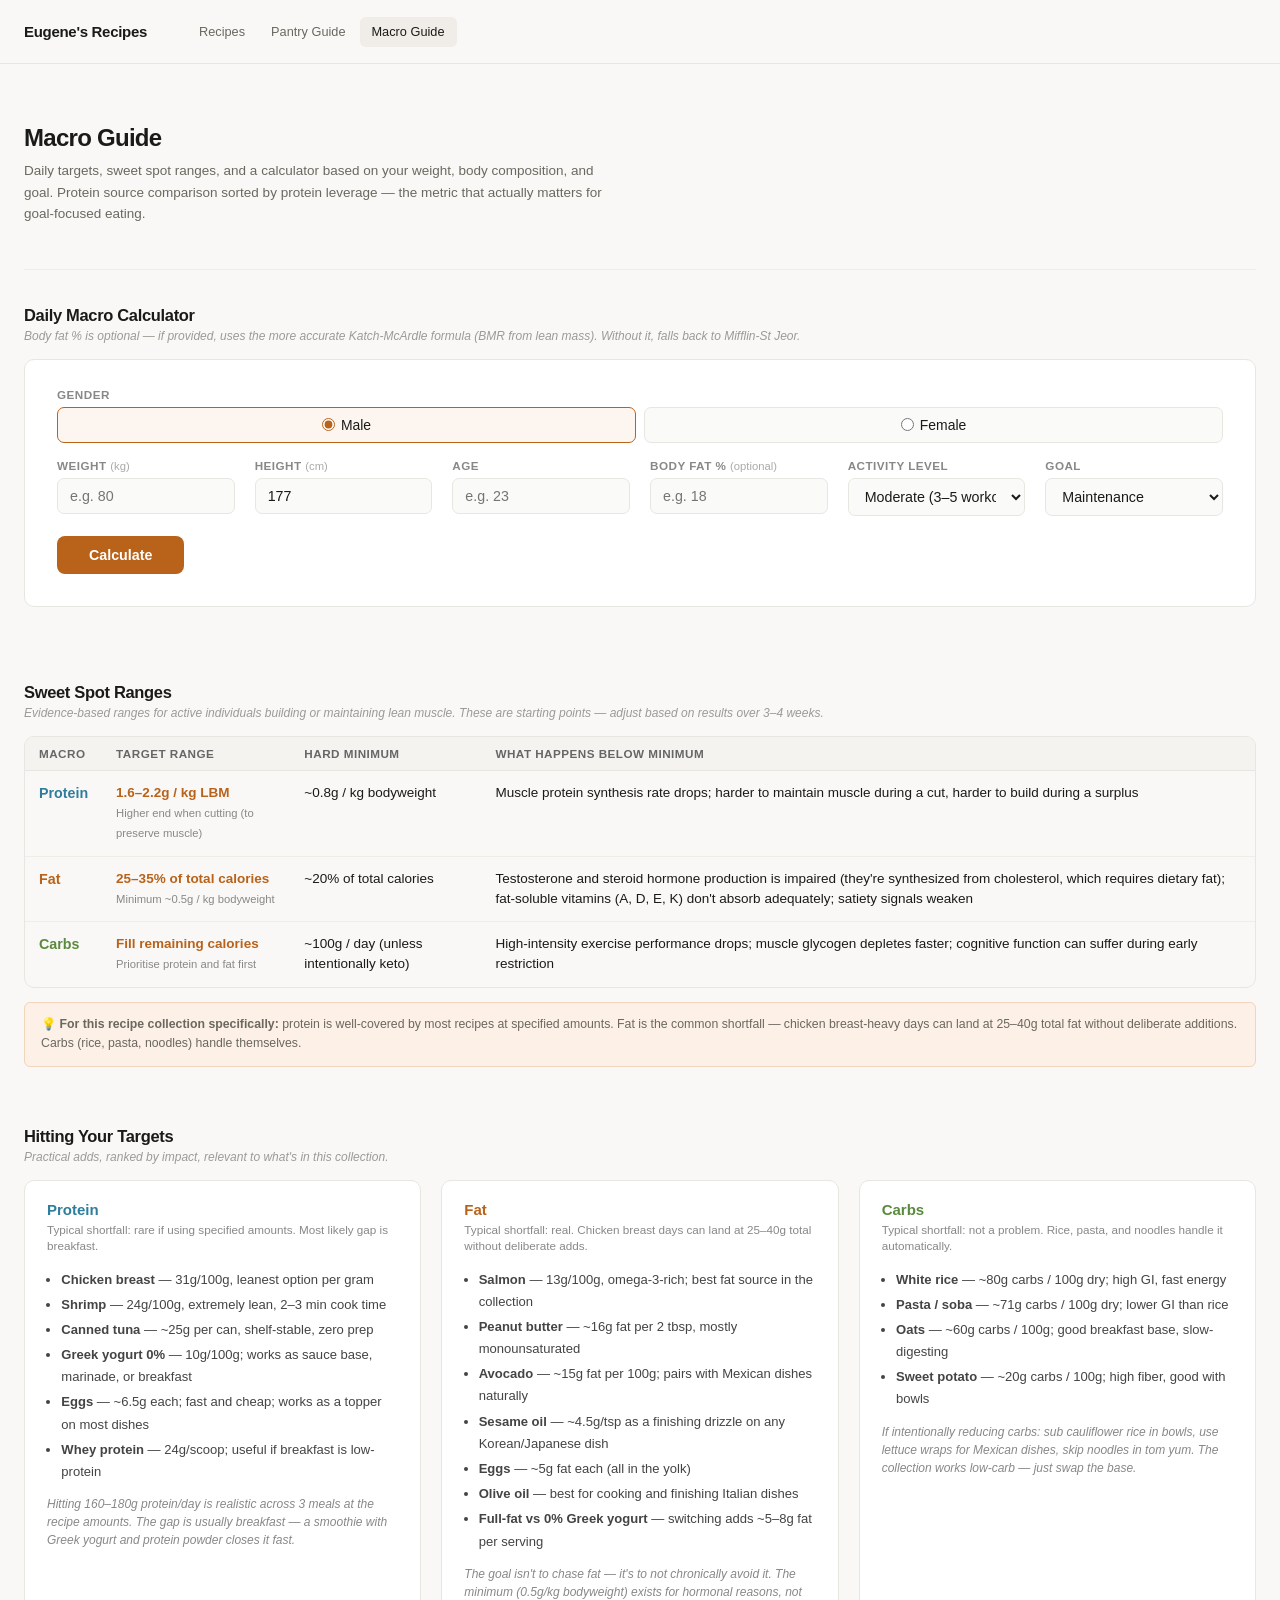
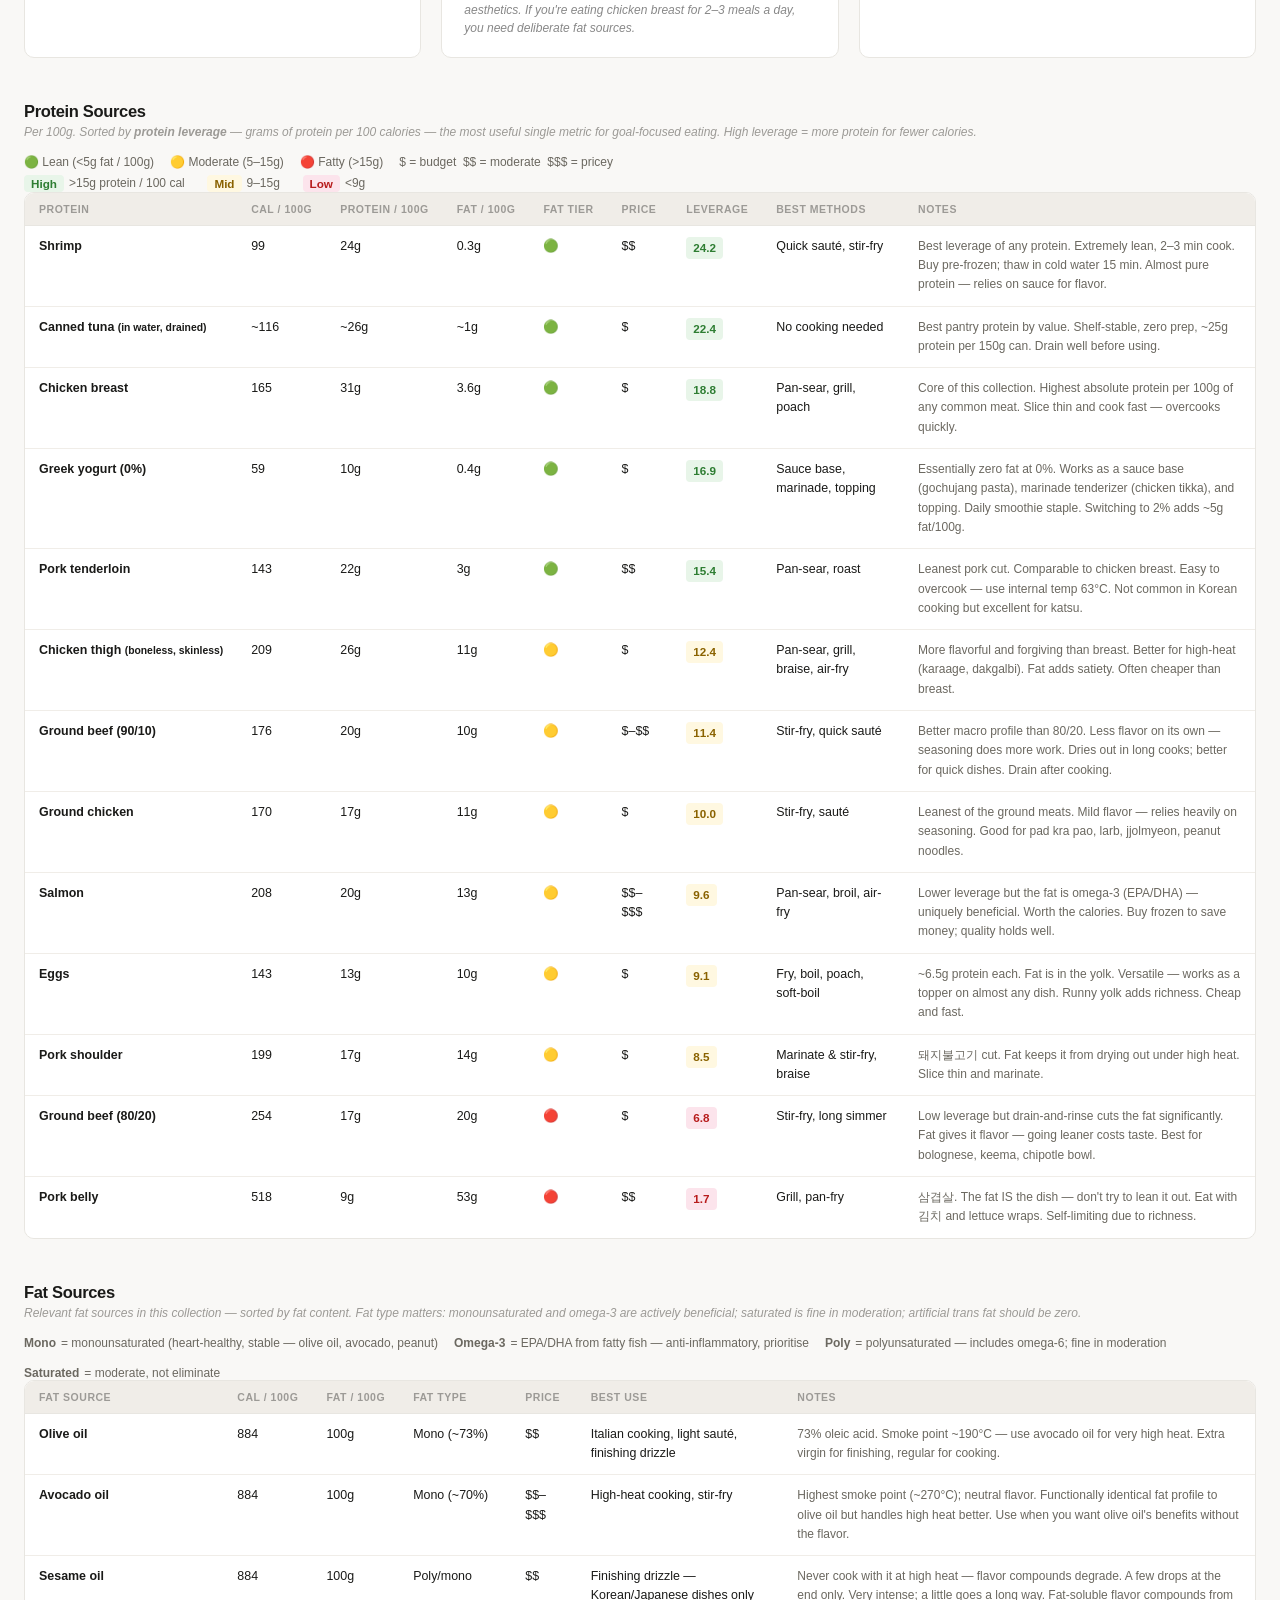
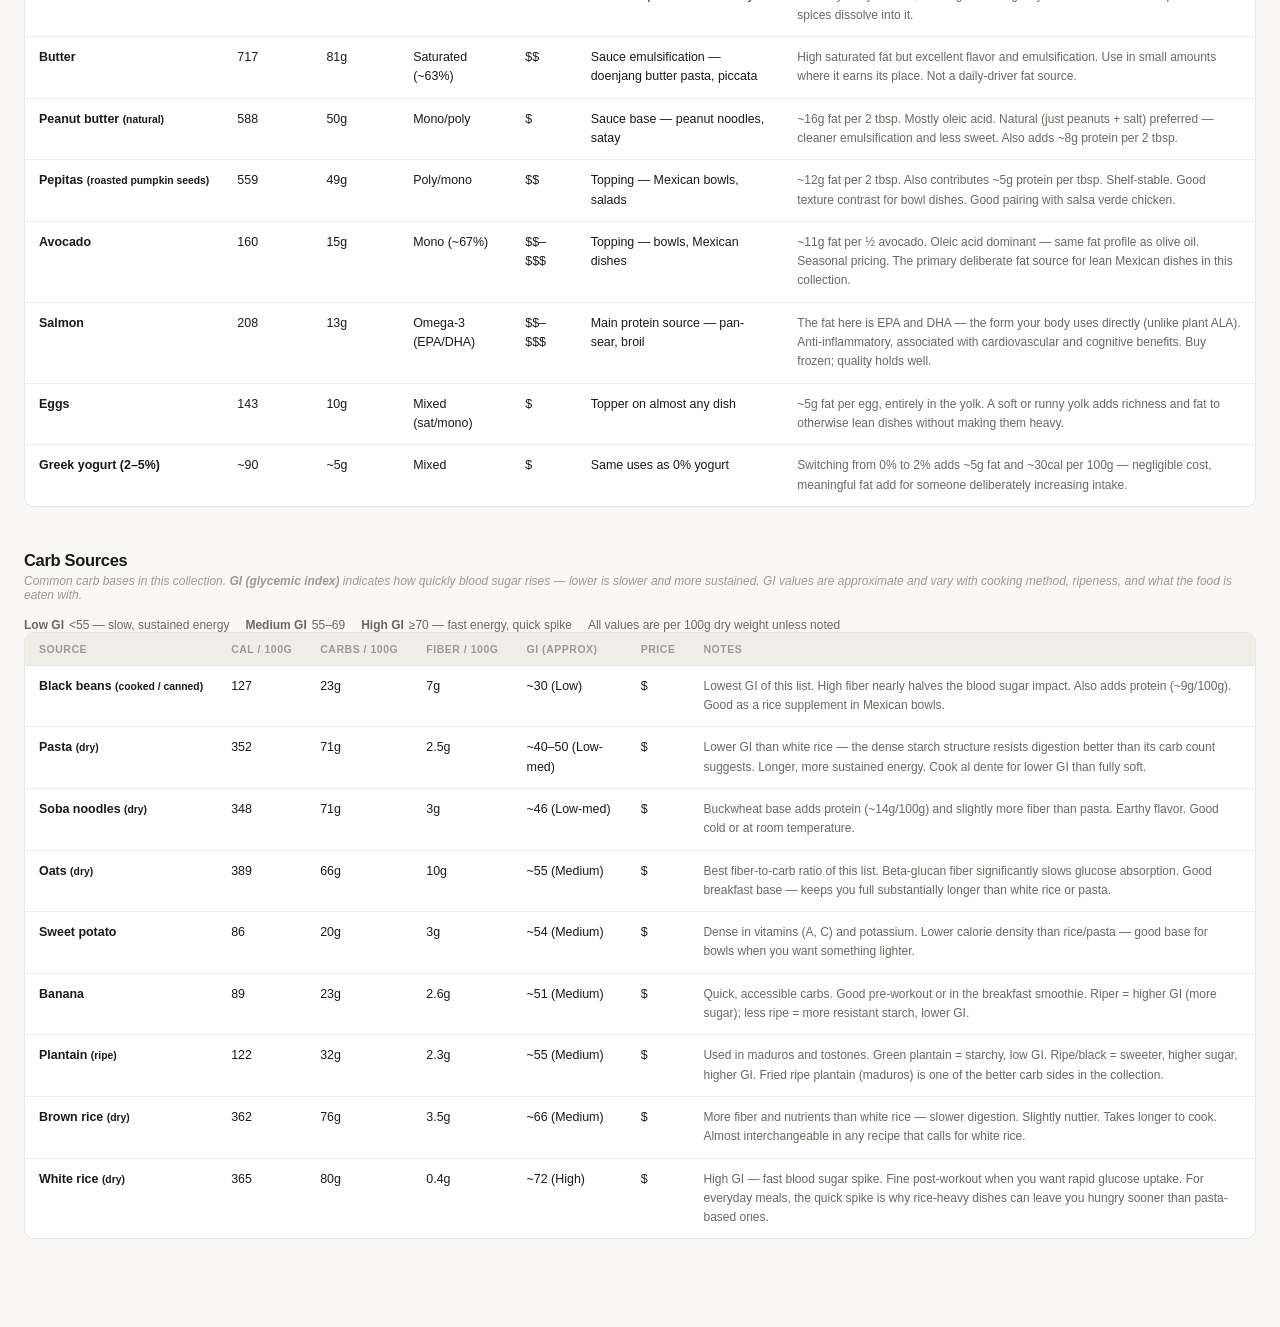
==== commit 8773c90a: "Macro guide: full source tables (protein with price+methods, fat sources, carb sources); remove prot" ====
--- a/macros/index.html
+++ b/macros/index.html
@@ -533,26 +533,21 @@
 
       <!-- PROTEIN SOURCE COMPARISON -->
       <section>
-        <div class="pantry-section-title">Protein Source Comparison</div>
+        <div class="pantry-section-title">Protein Sources</div>
         <p class="pantry-section-note">
           Per 100g. Sorted by <strong>protein leverage</strong> — grams of protein per 100 calories —
-          the most useful single metric for goal-focused eating. High leverage means more protein for fewer calories.
+          the most useful single metric for goal-focused eating. High leverage = more protein for fewer calories.
         </p>
         <div class="pantry-legend">
           <span class="pantry-legend-item">🟢 Lean (&lt;5g fat / 100g)</span>
           <span class="pantry-legend-item">🟡 Moderate (5–15g)</span>
           <span class="pantry-legend-item">🔴 Fatty (&gt;15g)</span>
+          <span class="pantry-legend-item">$ = budget &nbsp;$$ = moderate &nbsp;$$$ = pricey</span>
         </div>
         <div class="pantry-legend" style="margin-top:0.4rem">
-          <span class="pantry-legend-item">
-            <span class="leverage-badge leverage-badge--high">High leverage</span> &gt;15g protein / 100 cal &nbsp;
-          </span>
-          <span class="pantry-legend-item">
-            <span class="leverage-badge leverage-badge--mid">Mid</span> 9–15g &nbsp;
-          </span>
-          <span class="pantry-legend-item">
-            <span class="leverage-badge leverage-badge--low">Low</span> &lt;9g
-          </span>
+          <span class="pantry-legend-item"><span class="leverage-badge leverage-badge--high">High</span> &gt;15g protein / 100 cal &nbsp;</span>
+          <span class="pantry-legend-item"><span class="leverage-badge leverage-badge--mid">Mid</span> 9–15g &nbsp;</span>
+          <span class="pantry-legend-item"><span class="leverage-badge leverage-badge--low">Low</span> &lt;9g</span>
         </div>
         <div class="pantry-table-wrap">
           <table class="pantry-table">
@@ -563,127 +558,273 @@
                 <th>Protein / 100g</th>
                 <th>Fat / 100g</th>
                 <th>Fat tier</th>
+                <th>Price</th>
                 <th>Leverage</th>
+                <th>Best methods</th>
                 <th>Notes</th>
               </tr>
             </thead>
             <tbody>
               <tr>
                 <td><strong>Shrimp</strong></td>
-                <td>99</td>
-                <td>24g</td>
-                <td>0.3g</td>
-                <td>🟢</td>
+                <td>99</td><td>24g</td><td>0.3g</td><td>🟢</td><td>$$</td>
                 <td><span class="leverage-badge leverage-badge--high">24.2</span></td>
-                <td><span class="note-text">Best leverage of any protein. Extremely lean, 2–3 min cook time. Buy pre-frozen. Almost pure protein — relies on sauce for flavor.</span></td>
+                <td>Quick sauté, stir-fry</td>
+                <td><span class="note-text">Best leverage of any protein. Extremely lean, 2–3 min cook. Buy pre-frozen; thaw in cold water 15 min. Almost pure protein — relies on sauce for flavor.</span></td>
               </tr>
               <tr>
                 <td><strong>Canned tuna <small>(in water, drained)</small></strong></td>
-                <td>~116</td>
-                <td>~26g</td>
-                <td>~1g</td>
-                <td>🟢</td>
+                <td>~116</td><td>~26g</td><td>~1g</td><td>🟢</td><td>$</td>
                 <td><span class="leverage-badge leverage-badge--high">22.4</span></td>
+                <td>No cooking needed</td>
                 <td><span class="note-text">Best pantry protein by value. Shelf-stable, zero prep, ~25g protein per 150g can. Drain well before using.</span></td>
               </tr>
               <tr>
                 <td><strong>Chicken breast</strong></td>
-                <td>165</td>
-                <td>31g</td>
-                <td>3.6g</td>
-                <td>🟢</td>
+                <td>165</td><td>31g</td><td>3.6g</td><td>🟢</td><td>$</td>
                 <td><span class="leverage-badge leverage-badge--high">18.8</span></td>
-                <td><span class="note-text">Core protein of this collection. Highest absolute protein per 100g of any common meat. Slice thin and cook fast to avoid drying out.</span></td>
+                <td>Pan-sear, grill, poach</td>
+                <td><span class="note-text">Core of this collection. Highest absolute protein per 100g of any common meat. Slice thin and cook fast — overcooks quickly.</span></td>
               </tr>
               <tr>
                 <td><strong>Greek yogurt (0%)</strong></td>
-                <td>59</td>
-                <td>10g</td>
-                <td>0.4g</td>
-                <td>🟢</td>
+                <td>59</td><td>10g</td><td>0.4g</td><td>🟢</td><td>$</td>
                 <td><span class="leverage-badge leverage-badge--high">16.9</span></td>
-                <td><span class="note-text">High protein per calorie, essentially zero fat at 0%. Used as sauce base, marinade, topping. Daily smoothie staple. Switching to 2% adds fat without much calorie cost.</span></td>
+                <td>Sauce base, marinade, topping</td>
+                <td><span class="note-text">Essentially zero fat at 0%. Works as a sauce base (gochujang pasta), marinade tenderizer (chicken tikka), and topping. Daily smoothie staple. Switching to 2% adds ~5g fat/100g.</span></td>
               </tr>
               <tr>
                 <td><strong>Pork tenderloin</strong></td>
-                <td>143</td>
-                <td>22g</td>
-                <td>3g</td>
-                <td>🟢</td>
+                <td>143</td><td>22g</td><td>3g</td><td>🟢</td><td>$$</td>
                 <td><span class="leverage-badge leverage-badge--high">15.4</span></td>
-                <td><span class="note-text">Leanest pork cut. Comparable to chicken breast in macro profile. Easy to overcook — use internal temp (63°C). Not common in Korean cooking but excellent for katsu.</span></td>
+                <td>Pan-sear, roast</td>
+                <td><span class="note-text">Leanest pork cut. Comparable to chicken breast. Easy to overcook — use internal temp 63°C. Not common in Korean cooking but excellent for katsu.</span></td>
               </tr>
               <tr>
                 <td><strong>Chicken thigh <small>(boneless, skinless)</small></strong></td>
-                <td>209</td>
-                <td>26g</td>
-                <td>11g</td>
-                <td>🟡</td>
+                <td>209</td><td>26g</td><td>11g</td><td>🟡</td><td>$</td>
                 <td><span class="leverage-badge leverage-badge--mid">12.4</span></td>
-                <td><span class="note-text">More flavorful and forgiving than breast. Better for high-heat (karaage, dakgalbi). Slightly less protein leverage but the fat adds satiety. Often cheaper than breast.</span></td>
+                <td>Pan-sear, grill, braise, air-fry</td>
+                <td><span class="note-text">More flavorful and forgiving than breast. Better for high-heat (karaage, dakgalbi). Fat adds satiety. Often cheaper than breast.</span></td>
               </tr>
               <tr>
                 <td><strong>Ground beef (90/10)</strong></td>
-                <td>176</td>
-                <td>20g</td>
-                <td>10g</td>
-                <td>🟡</td>
+                <td>176</td><td>20g</td><td>10g</td><td>🟡</td><td>$–$$</td>
                 <td><span class="leverage-badge leverage-badge--mid">11.4</span></td>
-                <td><span class="note-text">Better macro profile than 80/20. Less forgiving in long cooks (dries out); better for quick dishes. Drain after cooking.</span></td>
+                <td>Stir-fry, quick sauté</td>
+                <td><span class="note-text">Better macro profile than 80/20. Less flavor on its own — seasoning does more work. Dries out in long cooks; better for quick dishes. Drain after cooking.</span></td>
               </tr>
               <tr>
                 <td><strong>Ground chicken</strong></td>
-                <td>170</td>
-                <td>17g</td>
-                <td>11g</td>
-                <td>🟡</td>
+                <td>170</td><td>17g</td><td>11g</td><td>🟡</td><td>$</td>
                 <td><span class="leverage-badge leverage-badge--mid">10.0</span></td>
+                <td>Stir-fry, sauté</td>
                 <td><span class="note-text">Leanest of the ground meats. Mild flavor — relies heavily on seasoning. Good for pad kra pao, larb, jjolmyeon, peanut noodles.</span></td>
               </tr>
               <tr>
                 <td><strong>Salmon</strong></td>
-                <td>208</td>
-                <td>20g</td>
-                <td>13g</td>
-                <td>🟡</td>
+                <td>208</td><td>20g</td><td>13g</td><td>🟡</td><td>$$–$$$</td>
                 <td><span class="leverage-badge leverage-badge--mid">9.6</span></td>
-                <td><span class="note-text">Lower leverage but the fat is omega-3 (EPA/DHA) — beneficial, not comparable to saturated fat. Worth the calories. Buy frozen to save money; quality holds well.</span></td>
+                <td>Pan-sear, broil, air-fry</td>
+                <td><span class="note-text">Lower leverage but the fat is omega-3 (EPA/DHA) — uniquely beneficial. Worth the calories. Buy frozen to save money; quality holds well.</span></td>
               </tr>
               <tr>
                 <td><strong>Eggs</strong></td>
-                <td>143</td>
-                <td>13g</td>
-                <td>10g</td>
-                <td>🟡</td>
+                <td>143</td><td>13g</td><td>10g</td><td>🟡</td><td>$</td>
                 <td><span class="leverage-badge leverage-badge--mid">9.1</span></td>
-                <td><span class="note-text">~6.5g protein each. Fat is in the yolk. Versatile — fried, soft-boiled, poached. Runny yolk adds richness without heaviness. Cheap and fast.</span></td>
+                <td>Fry, boil, poach, soft-boil</td>
+                <td><span class="note-text">~6.5g protein each. Fat is in the yolk. Versatile — works as a topper on almost any dish. Runny yolk adds richness. Cheap and fast.</span></td>
               </tr>
               <tr>
                 <td><strong>Pork shoulder</strong></td>
-                <td>199</td>
-                <td>17g</td>
-                <td>14g</td>
-                <td>🟡</td>
+                <td>199</td><td>17g</td><td>14g</td><td>🟡</td><td>$</td>
                 <td><span class="leverage-badge leverage-badge--mid">8.5</span></td>
-                <td><span class="note-text">돼지불고기 cut. Fat keeps it from drying out under high heat. Slice thin, marinate, stir-fry — good flavor balance.</span></td>
+                <td>Marinate &amp; stir-fry, braise</td>
+                <td><span class="note-text">돼지불고기 cut. Fat keeps it from drying out under high heat. Slice thin and marinate.</span></td>
               </tr>
               <tr>
                 <td><strong>Ground beef (80/20)</strong></td>
-                <td>254</td>
-                <td>17g</td>
-                <td>20g</td>
-                <td>🔴</td>
+                <td>254</td><td>17g</td><td>20g</td><td>🔴</td><td>$</td>
                 <td><span class="leverage-badge leverage-badge--low">6.8</span></td>
-                <td><span class="note-text">Low leverage but drain-and-rinse after cooking significantly cuts the fat. The fat is what gives it flavor — going leaner (90/10) costs taste. Best for bolognese, keema, chipotle bowl.</span></td>
+                <td>Stir-fry, long simmer</td>
+                <td><span class="note-text">Low leverage but drain-and-rinse cuts the fat significantly. Fat gives it flavor — going leaner costs taste. Best for bolognese, keema, chipotle bowl.</span></td>
               </tr>
               <tr>
                 <td><strong>Pork belly</strong></td>
-                <td>518</td>
-                <td>9g</td>
-                <td>53g</td>
-                <td>🔴</td>
+                <td>518</td><td>9g</td><td>53g</td><td>🔴</td><td>$$</td>
                 <td><span class="leverage-badge leverage-badge--low">1.7</span></td>
-                <td><span class="note-text">삼겹살. The fat IS the dish — don't try to make this lean. Eat in moderation with 김치 and lettuce wraps. Self-limiting due to richness.</span></td>
+                <td>Grill, pan-fry</td>
+                <td><span class="note-text">삼겹살. The fat IS the dish — don't try to lean it out. Eat with 김치 and lettuce wraps. Self-limiting due to richness.</span></td>
+              </tr>
+            </tbody>
+          </table>
+        </div>
+      </section>
+
+      <!-- FAT SOURCES -->
+      <section>
+        <div class="pantry-section-title">Fat Sources</div>
+        <p class="pantry-section-note">
+          Relevant fat sources in this collection — sorted by fat content. Fat type matters:
+          monounsaturated and omega-3 are actively beneficial; saturated is fine in moderation; artificial trans fat should be zero.
+        </p>
+        <div class="pantry-legend">
+          <span class="pantry-legend-item"><strong>Mono</strong> = monounsaturated (heart-healthy, stable — olive oil, avocado, peanut)</span>
+          <span class="pantry-legend-item"><strong>Omega-3</strong> = EPA/DHA from fatty fish — anti-inflammatory, prioritise</span>
+          <span class="pantry-legend-item"><strong>Poly</strong> = polyunsaturated — includes omega-6; fine in moderation</span>
+          <span class="pantry-legend-item"><strong>Saturated</strong> = moderate, not eliminate</span>
+        </div>
+        <div class="pantry-table-wrap">
+          <table class="pantry-table">
+            <thead>
+              <tr>
+                <th>Fat source</th>
+                <th>Cal / 100g</th>
+                <th>Fat / 100g</th>
+                <th>Fat type</th>
+                <th>Price</th>
+                <th>Best use</th>
+                <th>Notes</th>
+              </tr>
+            </thead>
+            <tbody>
+              <tr>
+                <td><strong>Olive oil</strong></td>
+                <td>884</td><td>100g</td><td>Mono (~73%)</td><td>$$</td>
+                <td>Italian cooking, light sauté, finishing drizzle</td>
+                <td><span class="note-text">73% oleic acid. Smoke point ~190°C — use avocado oil for very high heat. Extra virgin for finishing, regular for cooking.</span></td>
+              </tr>
+              <tr>
+                <td><strong>Avocado oil</strong></td>
+                <td>884</td><td>100g</td><td>Mono (~70%)</td><td>$$–$$$</td>
+                <td>High-heat cooking, stir-fry</td>
+                <td><span class="note-text">Highest smoke point (~270°C); neutral flavor. Functionally identical fat profile to olive oil but handles high heat better. Use when you want olive oil's benefits without the flavor.</span></td>
+              </tr>
+              <tr>
+                <td><strong>Sesame oil</strong></td>
+                <td>884</td><td>100g</td><td>Poly/mono</td><td>$$</td>
+                <td>Finishing drizzle — Korean/Japanese dishes only</td>
+                <td><span class="note-text">Never cook with it at high heat — flavor compounds degrade. A few drops at the end only. Very intense; a little goes a long way. Fat-soluble flavor compounds from spices dissolve into it.</span></td>
+              </tr>
+              <tr>
+                <td><strong>Butter</strong></td>
+                <td>717</td><td>81g</td><td>Saturated (~63%)</td><td>$$</td>
+                <td>Sauce emulsification — doenjang butter pasta, piccata</td>
+                <td><span class="note-text">High saturated fat but excellent flavor and emulsification. Use in small amounts where it earns its place. Not a daily-driver fat source.</span></td>
+              </tr>
+              <tr>
+                <td><strong>Peanut butter <small>(natural)</small></strong></td>
+                <td>588</td><td>50g</td><td>Mono/poly</td><td>$</td>
+                <td>Sauce base — peanut noodles, satay</td>
+                <td><span class="note-text">~16g fat per 2 tbsp. Mostly oleic acid. Natural (just peanuts + salt) preferred — cleaner emulsification and less sweet. Also adds ~8g protein per 2 tbsp.</span></td>
+              </tr>
+              <tr>
+                <td><strong>Pepitas <small>(roasted pumpkin seeds)</small></strong></td>
+                <td>559</td><td>49g</td><td>Poly/mono</td><td>$$</td>
+                <td>Topping — Mexican bowls, salads</td>
+                <td><span class="note-text">~12g fat per 2 tbsp. Also contributes ~5g protein per tbsp. Shelf-stable. Good texture contrast for bowl dishes. Good pairing with salsa verde chicken.</span></td>
+              </tr>
+              <tr>
+                <td><strong>Avocado</strong></td>
+                <td>160</td><td>15g</td><td>Mono (~67%)</td><td>$$–$$$</td>
+                <td>Topping — bowls, Mexican dishes</td>
+                <td><span class="note-text">~11g fat per ½ avocado. Oleic acid dominant — same fat profile as olive oil. Seasonal pricing. The primary deliberate fat source for lean Mexican dishes in this collection.</span></td>
+              </tr>
+              <tr>
+                <td><strong>Salmon</strong></td>
+                <td>208</td><td>13g</td><td>Omega-3 (EPA/DHA)</td><td>$$–$$$</td>
+                <td>Main protein source — pan-sear, broil</td>
+                <td><span class="note-text">The fat here is EPA and DHA — the form your body uses directly (unlike plant ALA). Anti-inflammatory, associated with cardiovascular and cognitive benefits. Buy frozen; quality holds well.</span></td>
+              </tr>
+              <tr>
+                <td><strong>Eggs</strong></td>
+                <td>143</td><td>10g</td><td>Mixed (sat/mono)</td><td>$</td>
+                <td>Topper on almost any dish</td>
+                <td><span class="note-text">~5g fat per egg, entirely in the yolk. A soft or runny yolk adds richness and fat to otherwise lean dishes without making them heavy.</span></td>
+              </tr>
+              <tr>
+                <td><strong>Greek yogurt (2–5%)</strong></td>
+                <td>~90</td><td>~5g</td><td>Mixed</td><td>$</td>
+                <td>Same uses as 0% yogurt</td>
+                <td><span class="note-text">Switching from 0% to 2% adds ~5g fat and ~30cal per 100g — negligible cost, meaningful fat add for someone deliberately increasing intake.</span></td>
+              </tr>
+            </tbody>
+          </table>
+        </div>
+      </section>
+
+      <!-- CARB SOURCES -->
+      <section>
+        <div class="pantry-section-title">Carb Sources</div>
+        <p class="pantry-section-note">
+          Common carb bases in this collection. <strong>GI (glycemic index)</strong> indicates how quickly blood sugar
+          rises — lower is slower and more sustained. GI values are approximate and vary with cooking method,
+          ripeness, and what the food is eaten with.
+        </p>
+        <div class="pantry-legend">
+          <span class="pantry-legend-item"><strong>Low GI</strong> &lt;55 — slow, sustained energy</span>
+          <span class="pantry-legend-item"><strong>Medium GI</strong> 55–69</span>
+          <span class="pantry-legend-item"><strong>High GI</strong> ≥70 — fast energy, quick spike</span>
+          <span class="pantry-legend-item">All values are per 100g dry weight unless noted</span>
+        </div>
+        <div class="pantry-table-wrap">
+          <table class="pantry-table">
+            <thead>
+              <tr>
+                <th>Source</th>
+                <th>Cal / 100g</th>
+                <th>Carbs / 100g</th>
+                <th>Fiber / 100g</th>
+                <th>GI (approx)</th>
+                <th>Price</th>
+                <th>Notes</th>
+              </tr>
+            </thead>
+            <tbody>
+              <tr>
+                <td><strong>Black beans <small>(cooked / canned)</small></strong></td>
+                <td>127</td><td>23g</td><td>7g</td><td>~30 (Low)</td><td>$</td>
+                <td><span class="note-text">Lowest GI of this list. High fiber nearly halves the blood sugar impact. Also adds protein (~9g/100g). Good as a rice supplement in Mexican bowls.</span></td>
+              </tr>
+              <tr>
+                <td><strong>Pasta <small>(dry)</small></strong></td>
+                <td>352</td><td>71g</td><td>2.5g</td><td>~40–50 (Low-med)</td><td>$</td>
+                <td><span class="note-text">Lower GI than white rice — the dense starch structure resists digestion better than its carb count suggests. Longer, more sustained energy. Cook al dente for lower GI than fully soft.</span></td>
+              </tr>
+              <tr>
+                <td><strong>Soba noodles <small>(dry)</small></strong></td>
+                <td>348</td><td>71g</td><td>3g</td><td>~46 (Low-med)</td><td>$</td>
+                <td><span class="note-text">Buckwheat base adds protein (~14g/100g) and slightly more fiber than pasta. Earthy flavor. Good cold or at room temperature.</span></td>
+              </tr>
+              <tr>
+                <td><strong>Oats <small>(dry)</small></strong></td>
+                <td>389</td><td>66g</td><td>10g</td><td>~55 (Medium)</td><td>$</td>
+                <td><span class="note-text">Best fiber-to-carb ratio of this list. Beta-glucan fiber significantly slows glucose absorption. Good breakfast base — keeps you full substantially longer than white rice or pasta.</span></td>
+              </tr>
+              <tr>
+                <td><strong>Sweet potato</strong></td>
+                <td>86</td><td>20g</td><td>3g</td><td>~54 (Medium)</td><td>$</td>
+                <td><span class="note-text">Dense in vitamins (A, C) and potassium. Lower calorie density than rice/pasta — good base for bowls when you want something lighter.</span></td>
+              </tr>
+              <tr>
+                <td><strong>Banana</strong></td>
+                <td>89</td><td>23g</td><td>2.6g</td><td>~51 (Medium)</td><td>$</td>
+                <td><span class="note-text">Quick, accessible carbs. Good pre-workout or in the breakfast smoothie. Riper = higher GI (more sugar); less ripe = more resistant starch, lower GI.</span></td>
+              </tr>
+              <tr>
+                <td><strong>Plantain <small>(ripe)</small></strong></td>
+                <td>122</td><td>32g</td><td>2.3g</td><td>~55 (Medium)</td><td>$</td>
+                <td><span class="note-text">Used in maduros and tostones. Green plantain = starchy, low GI. Ripe/black = sweeter, higher sugar, higher GI. Fried ripe plantain (maduros) is one of the better carb sides in the collection.</span></td>
+              </tr>
+              <tr>
+                <td><strong>Brown rice <small>(dry)</small></strong></td>
+                <td>362</td><td>76g</td><td>3.5g</td><td>~66 (Medium)</td><td>$</td>
+                <td><span class="note-text">More fiber and nutrients than white rice — slower digestion. Slightly nuttier. Takes longer to cook. Almost interchangeable in any recipe that calls for white rice.</span></td>
+              </tr>
+              <tr>
+                <td><strong>White rice <small>(dry)</small></strong></td>
+                <td>365</td><td>80g</td><td>0.4g</td><td>~72 (High)</td><td>$</td>
+                <td><span class="note-text">High GI — fast blood sugar spike. Fine post-workout when you want rapid glucose uptake. For everyday meals, the quick spike is why rice-heavy dishes can leave you hungry sooner than pasta-based ones.</span></td>
               </tr>
             </tbody>
           </table>
--- a/style.css
+++ b/style.css
@@ -844,12 +844,36 @@
   letter-spacing: 0.06em;
 }
 
-.protein-breakdown {
+.macro-cal-split {
+  margin-top: 6px;
+  font-size: 0.72rem;
+  color: var(--text-muted);
+  text-align: center;
+  letter-spacing: 0.01em;
+}
+.cals-protein { color: #2e7d9c; font-weight: 500; }
+.cals-fat     { color: #b8621a; font-weight: 500; }
+.cals-carbs   { color: #5a8a3e; font-weight: 500; }
+
+.macro-breakdown {
   margin-top: 8px;
   font-size: 0.72rem;
   color: var(--text-muted);
-  line-height: 1.4;
-}
+  line-height: 1.7;
+}
+.breakdown-row {
+  display: flex;
+  gap: 4px;
+  flex-wrap: wrap;
+}
+.breakdown-label {
+  font-weight: 600;
+  flex-shrink: 0;
+  min-width: 48px;
+}
+.breakdown-label--protein { color: #2e7d9c; }
+.breakdown-label--fat     { color: #b8621a; }
+.breakdown-label--carbs   { color: #5a8a3e; }
 
 /* FIRST ATTEMPT NOTES */
 
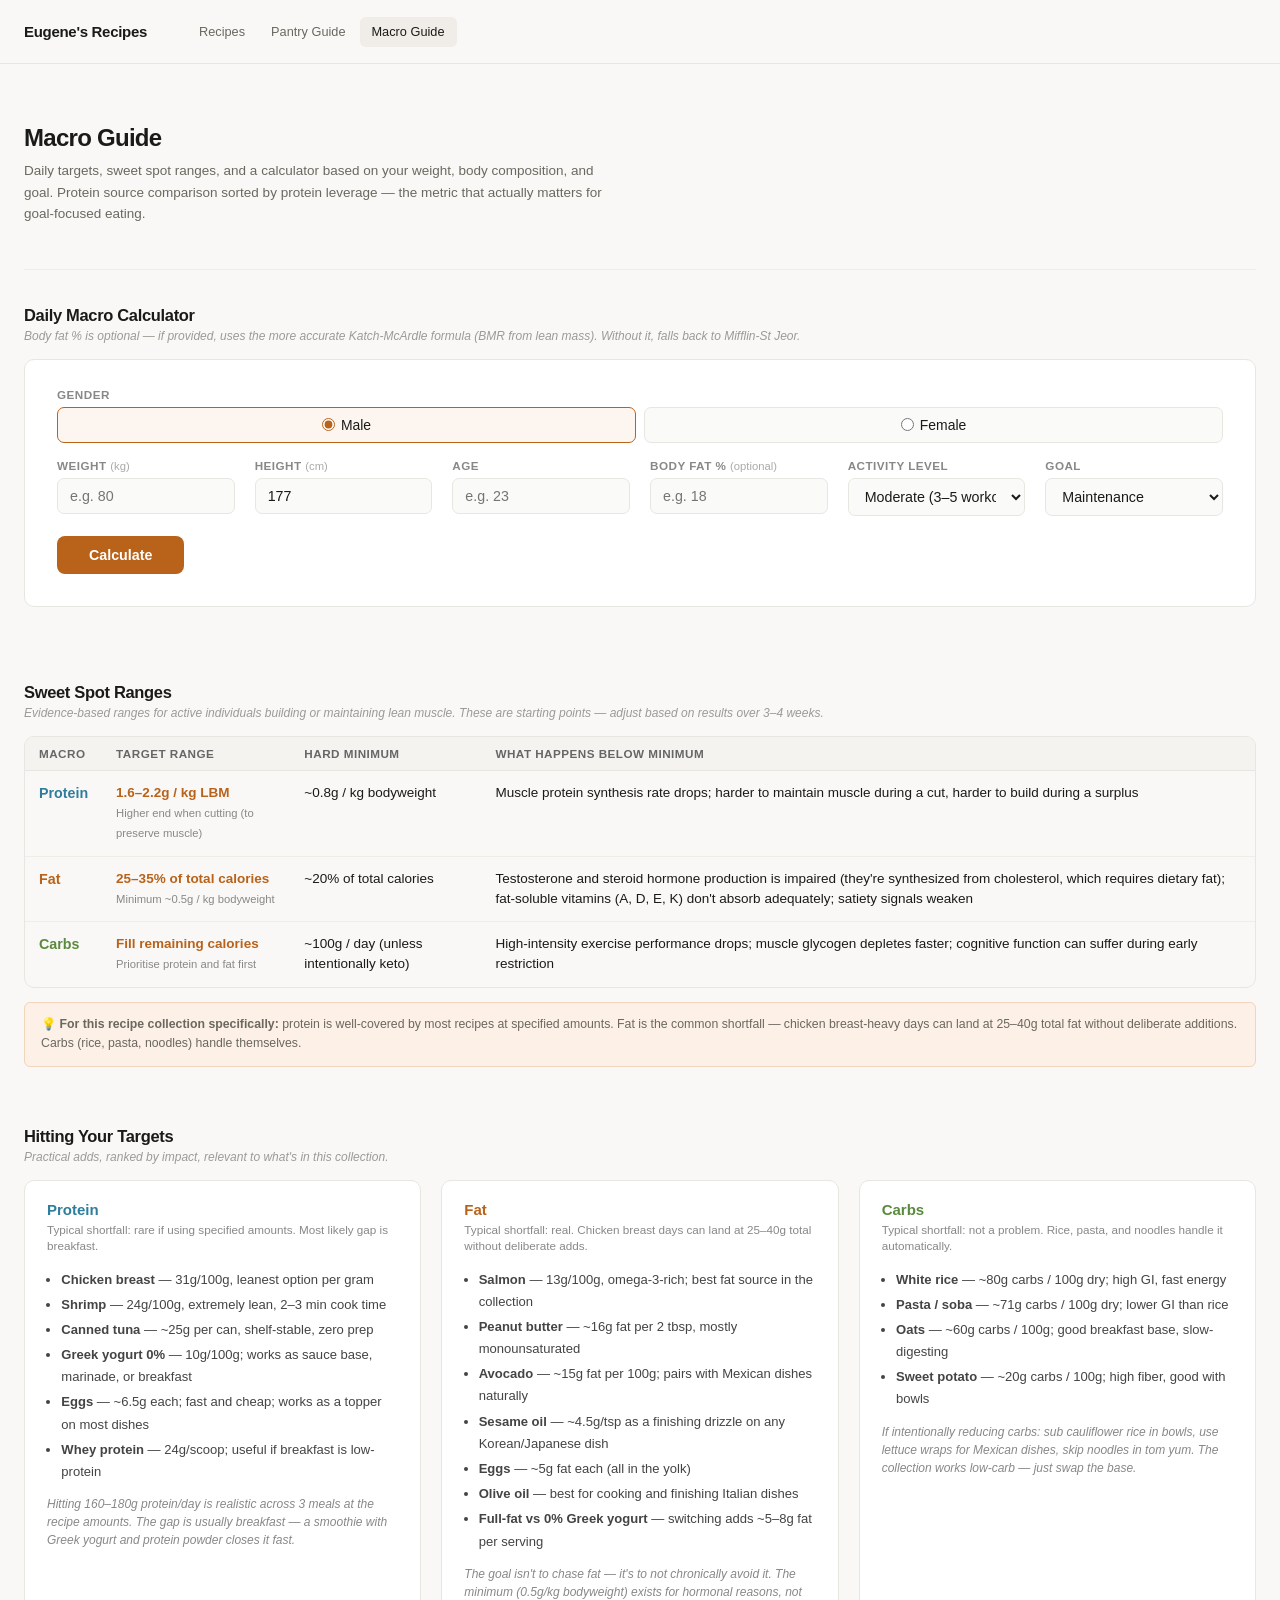
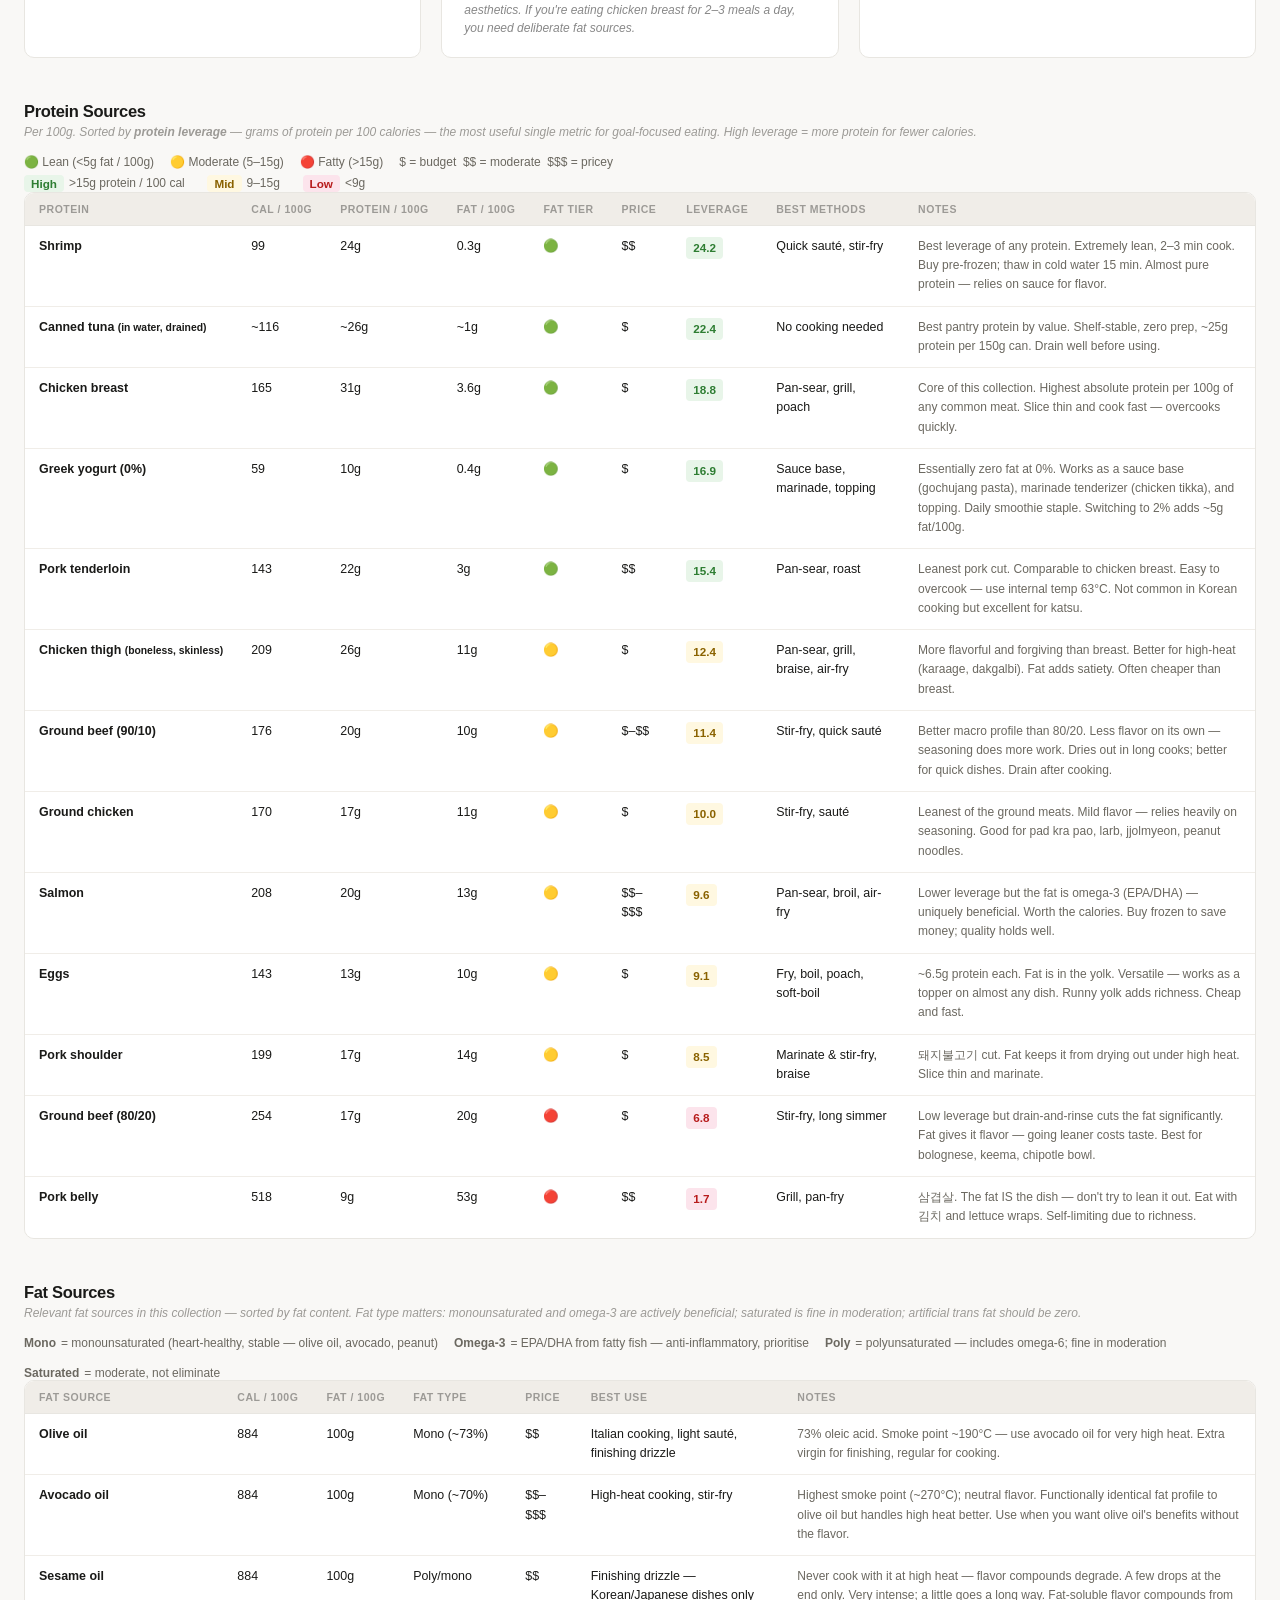
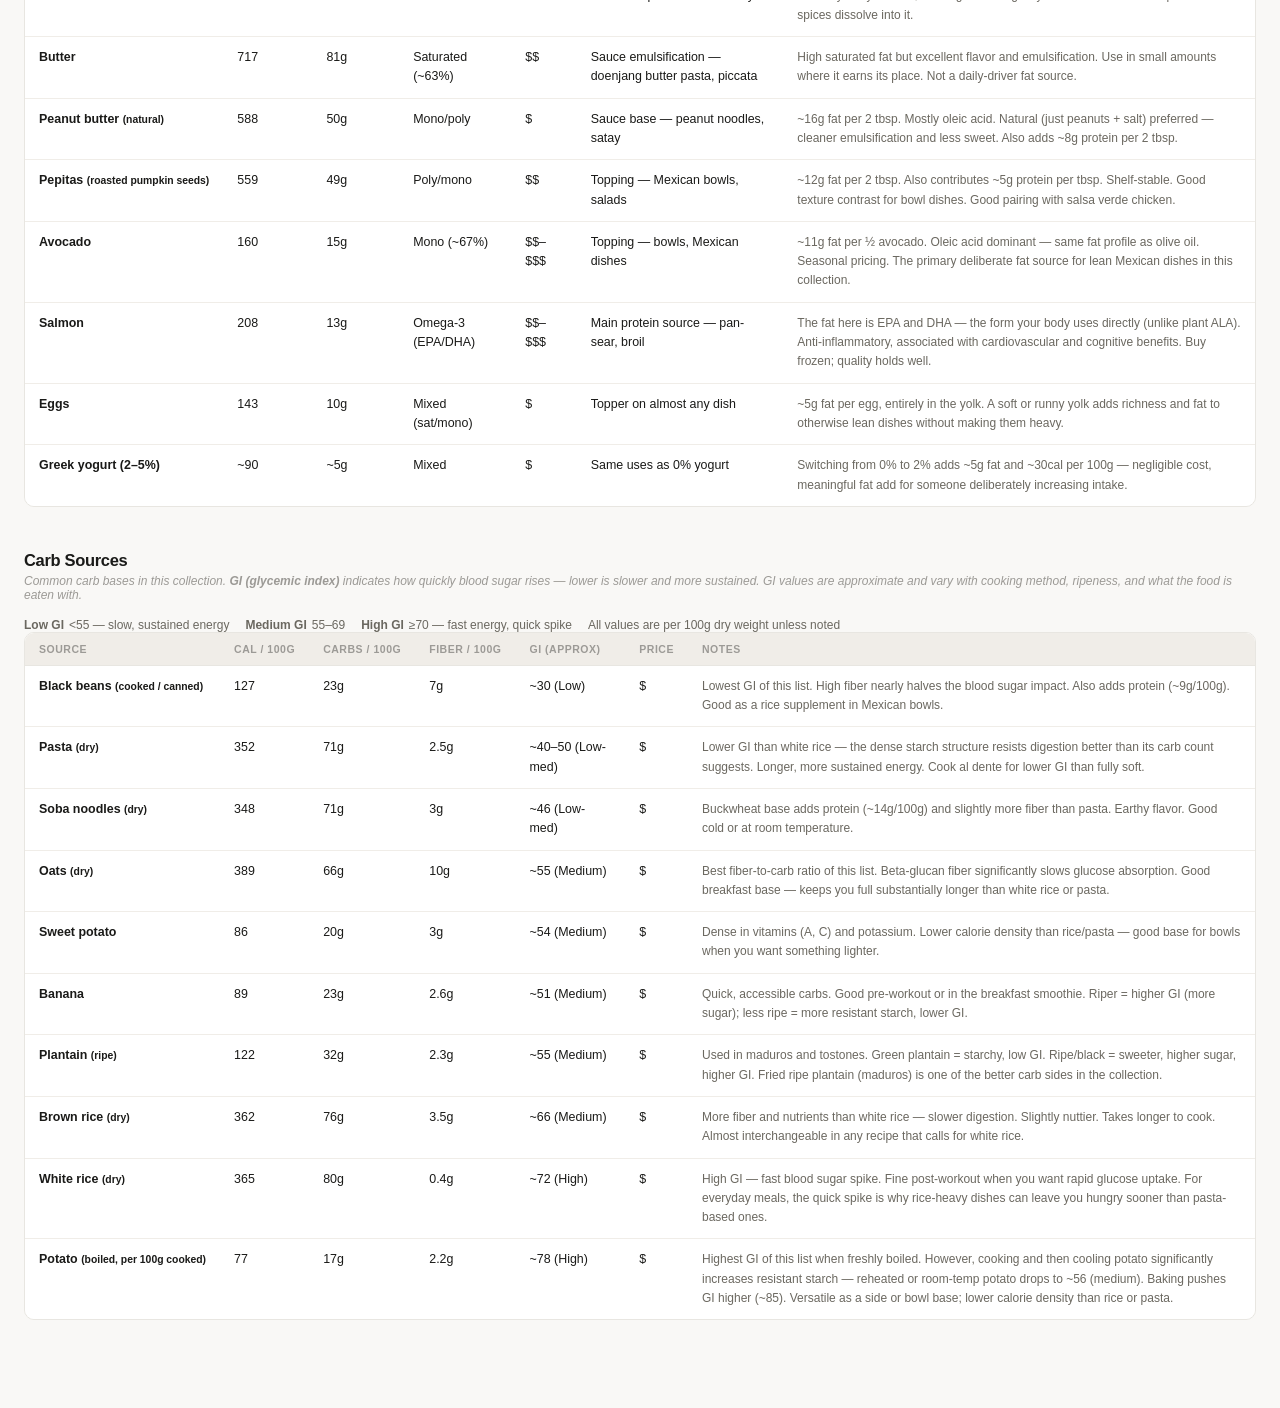
==== commit dfb99ece: "Add potato to macro guide carb table, peanut butter to pantry guide" ====
--- a/macros/index.html
+++ b/macros/index.html
@@ -826,6 +826,11 @@
                 <td>365</td><td>80g</td><td>0.4g</td><td>~72 (High)</td><td>$</td>
                 <td><span class="note-text">High GI — fast blood sugar spike. Fine post-workout when you want rapid glucose uptake. For everyday meals, the quick spike is why rice-heavy dishes can leave you hungry sooner than pasta-based ones.</span></td>
               </tr>
+              <tr>
+                <td><strong>Potato <small>(boiled, per 100g cooked)</small></strong></td>
+                <td>77</td><td>17g</td><td>2.2g</td><td>~78 (High)</td><td>$</td>
+                <td><span class="note-text">Highest GI of this list when freshly boiled. However, cooking and then cooling potato significantly increases resistant starch — reheated or room-temp potato drops to ~56 (medium). Baking pushes GI higher (~85). Versatile as a side or bowl base; lower calorie density than rice or pasta.</span></td>
+              </tr>
             </tbody>
           </table>
         </div>
